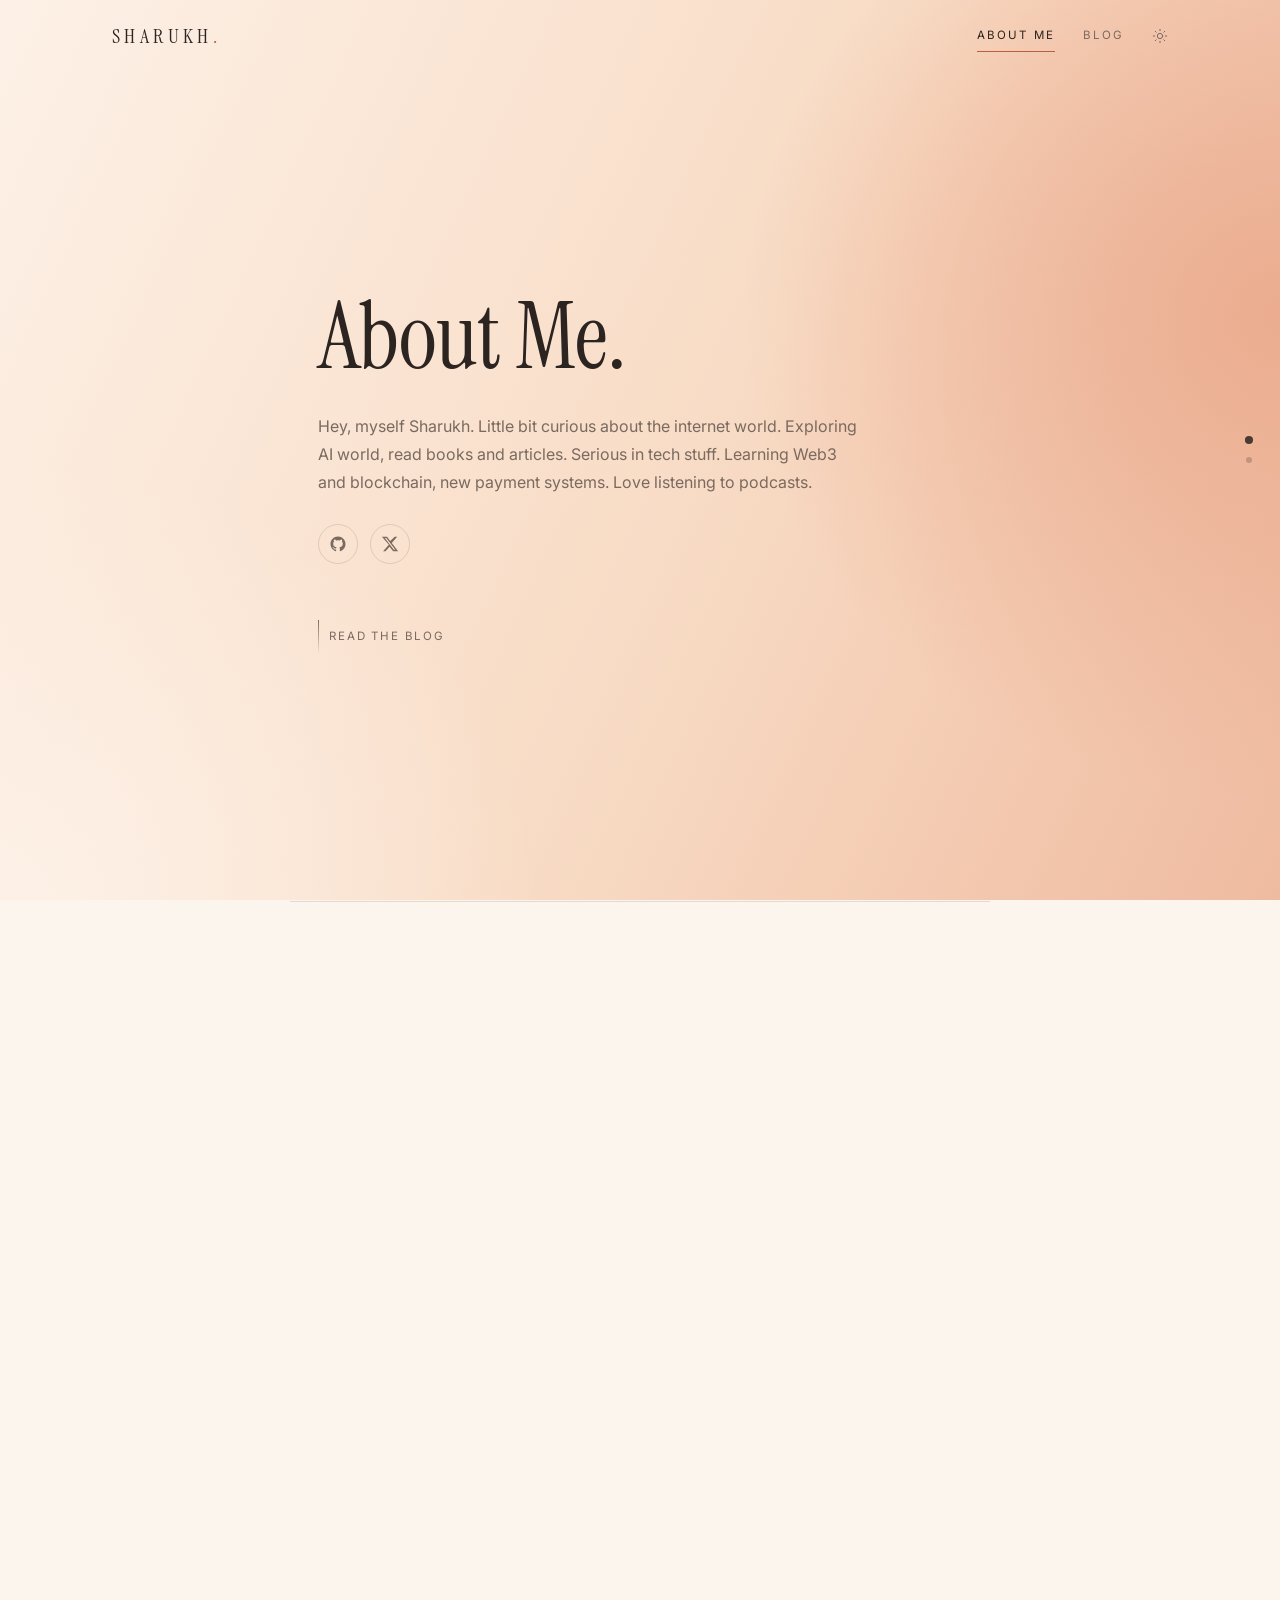
==== index.html @ a4be01c5 "Add a blog editor for title, date, and summary. Posts can be added, edited, and removed from Latest " ====
<!DOCTYPE html>
<!--
==============================================================================
  PERSONAL WEBSITE (v3, editorial) for Sharukh
  One self-contained file. Just open index.html in a browser. No build step.
------------------------------------------------------------------------------
  HOW TO EDIT
  1. NAME        The site is set up for Sharukh. Search for "Sharukh" to
                 change the name. Also update the <title> and meta description.
  2. COLOURS     All colours are CSS variables in :root at the top of <style>.
                 --accent is the single warm accent. --wash-1 / --wash-2 /
                 --wash-3 make the peach-to-cream background. Dark-mode
                 colours are in the [data-theme="dark"] block right below.
  3. FONTS       Instrument Serif (headings) + Inter (text) come from Google
                 Fonts. Change the <link> and the --serif / --sans variables.
  4. MENU        Header links live in the <nav id="menu">. Each link points to
                 a section id (#articles, #about, ...). The side dots are built
                 automatically from every <section data-dot="Label">.
  5. SECTIONS    Each part is a <section id="..."> marked with an EDIT comment.
                 Delete a section to remove it, and remove its menu link.
  6. BLOG        Open the site, go to Latest Blog, and press "Add a post".
                 Fill in the title, the date, and one line. It is saved in
                 this browser. Sample posts are the SAMPLE list in the script.
  7. EMAIL       Change data-email on the copy button and the mailto: links.
  8. SOCIALS     Replace "your-username" in the Contact section links.
  9. SHOP        Edit product names, descriptions and INR prices in "shop".
  Every editable spot is marked with an "EDIT" comment.
==============================================================================
-->
<html lang="en">
<head>
<meta charset="UTF-8" />
<meta name="viewport" content="width=device-width, initial-scale=1" />
<!-- EDIT: page title + description -->
<title>Sharukh · About Me</title>
<meta name="description" content="Hey, myself Sharukh. Little bit curious about the internet world. Exploring AI, reading books and articles, and learning Web3 and blockchain." />
<link rel="preconnect" href="https://fonts.googleapis.com" />
<link rel="preconnect" href="https://fonts.gstatic.com" crossorigin />
<link href="https://fonts.googleapis.com/css2?family=Instrument+Serif:ital@0;1&family=Inter:wght@300;400;500&display=swap" rel="stylesheet" />
<script>
  /* Apply saved theme before first paint (no flash) */
  (function(){try{var t=localStorage.getItem('theme');if(!t){t=matchMedia('(prefers-color-scheme: dark)').matches?'dark':'light'}document.documentElement.setAttribute('data-theme',t)}catch(e){document.documentElement.setAttribute('data-theme','light')}document.documentElement.classList.add('intro-lock')})();
</script>
<style>
/* ===== EDIT: COLOURS & TYPE ===== */
:root{
  --accent:#b8603e;              /* warm terracotta accent */
  --wash-1:#fdf1e6;              /* cream */
  --wash-2:#f8d9c0;              /* soft peach */
  --wash-3:#e9a585;              /* deeper peach (right edge glow) */
  --bg:#fcf5ee;                  /* base under the wash */
  --text:#2b2420;                /* warm near-black */
  --muted:#7a6a60;
  --faint:#a8968a;
  --line:rgba(80,50,30,.14);
  --header:rgba(252,243,234,.72);
  --menu-bg:#fcf1e6;  /* mobile menu panel */
  --serif:'Instrument Serif',Georgia,'Times New Roman',serif;
  --sans:'Inter',system-ui,-apple-system,'Segoe UI',Roboto,sans-serif;
  --col:700px;
}
[data-theme="dark"]{
  --accent:#e59a75;
  --wash-1:#17110e;
  --wash-2:#2a1a12;
  --wash-3:#4a2a1c;
  --bg:#15100d;
  --text:#f1e6dc;
  --muted:#b29e90;
  --faint:#7e6c60;
  --line:rgba(255,220,195,.11);
  --header:rgba(22,16,13,.7);
  --menu-bg:#18110d;
}

/* ===== BASE ===== */
*,*::before,*::after{box-sizing:border-box}
html{scroll-behavior:smooth;scroll-padding-top:84px;-webkit-text-size-adjust:100%}
body{margin:0;background:var(--bg);color:var(--text);font-family:var(--sans);font-weight:400;font-size:16px;line-height:1.7;-webkit-font-smoothing:antialiased;transition:background-color .4s,color .4s}
/* Warm gradient wash (fixed behind everything) */
body::before{content:"";position:fixed;inset:0;z-index:-1;pointer-events:none;
  background:
    radial-gradient(70% 90% at 100% 35%,var(--wash-3) 0%,transparent 60%),
    radial-gradient(60% 70% at 0% 100%,var(--wash-1) 0%,transparent 70%),
    linear-gradient(115deg,var(--wash-1) 0%,var(--wash-2) 55%,var(--wash-3) 120%);
  opacity:.9;transition:opacity .4s}
a{color:inherit;text-decoration:none}
::selection{background:var(--accent);color:#fff}
:focus-visible{outline:1.5px solid var(--accent);outline-offset:4px;border-radius:2px}
.skip{position:absolute;left:-9999px;top:12px;background:var(--text);color:var(--bg);padding:6px 12px;font-size:14px;z-index:30}
.skip:focus{left:12px}
.wrap{max-width:var(--col);margin:0 auto;padding:0 28px}
.link{border-bottom:1px solid var(--line);transition:border-color .2s,color .2s}
.link:hover{color:var(--accent);border-color:var(--accent)}

/* ===== MENU BAR ===== */
header{position:sticky;top:0;z-index:20;transition:background-color .35s,border-color .35s,backdrop-filter .35s;border-bottom:1px solid transparent}
header.scrolled{background:var(--header);backdrop-filter:blur(14px) saturate(140%);-webkit-backdrop-filter:blur(14px) saturate(140%);border-bottom-color:var(--line)}
.bar{max-width:1120px;margin:0 auto;padding:0 32px;display:flex;align-items:center;justify-content:space-between;height:72px}
.brand{font-family:var(--serif);font-size:20px;letter-spacing:.22em;text-transform:uppercase;line-height:1}
.brand span{color:var(--accent)}
.nav-right{display:flex;align-items:center;gap:28px}
#menu{display:flex;gap:28px}
#menu a{font-size:11.5px;letter-spacing:.18em;text-transform:uppercase;color:var(--muted);position:relative;padding:4px 0;transition:color .25s}
#menu a::after{content:"";position:absolute;left:0;right:0;bottom:-2px;height:1px;background:var(--accent);transform:scaleX(0);transform-origin:left;transition:transform .35s ease}
#menu a:hover{color:var(--text)}
#menu a:hover::after,#menu a[aria-current="true"]::after{transform:scaleX(1)}
#menu a[aria-current="true"]{color:var(--text)}
.icon-btn{background:none;border:0;padding:6px;margin:-6px;color:var(--muted);cursor:pointer;display:grid;place-items:center;transition:color .2s}
.icon-btn:hover{color:var(--text)}
.icon-btn svg{width:16px;height:16px}
[data-theme="dark"] .sun,[data-theme="light"] .moon{display:none}
#menuBtn{display:none}

/* Side section dots */
.dots{position:fixed;right:28px;top:50%;transform:translateY(-50%);z-index:15;list-style:none;margin:0;padding:0;display:flex;flex-direction:column;gap:14px}
.dots a{display:block;width:6px;height:6px;border-radius:50%;background:var(--text);opacity:.22;position:relative;transition:opacity .3s,transform .3s}
.dots a:hover{opacity:.6}
.dots a[aria-current="true"]{opacity:.85;transform:scale(1.35)}
.dots a span{position:absolute;right:16px;top:50%;transform:translate(6px,-50%);white-space:nowrap;font-size:11px;letter-spacing:.14em;text-transform:uppercase;color:var(--muted);opacity:0;pointer-events:none;transition:opacity .25s,transform .25s}
.dots a:hover span,.dots a:focus-visible span{opacity:1;transform:translate(0,-50%)}

/* Scroll progress (thin line under header) */
.progress{position:fixed;top:0;left:0;height:2px;width:100%;background:var(--accent);transform-origin:left;transform:scaleX(0);z-index:25;opacity:.75}

/* ===== SECTIONS ===== */
main{padding-bottom:88px}
section{padding:72px 0}
section + section .wrap{border-top:1px solid var(--line);padding-top:72px}
section + section{padding-top:0}
h1,h2,h3{font-family:var(--serif);font-weight:400;letter-spacing:-.01em;margin:0}
.label{font-size:11.5px;color:var(--muted);letter-spacing:.16em;text-transform:uppercase;margin:0 0 22px}
h2{font-size:clamp(34px,5vw,46px);line-height:1.06;margin-bottom:26px}
p{margin:0 0 16px}
p:last-child{margin-bottom:0}
.muted{color:var(--muted)}

/* Hero */
.hero{min-height:calc(100vh - 72px);display:flex;align-items:center;padding:60px 0 80px}
.hero .wrap{width:100%}
.hero h1{font-size:clamp(52px,9vw,92px);line-height:.98;margin:0}
.hero h1 em{color:var(--accent)}
.hero .sub{margin:30px 0 0;max-width:540px;color:var(--muted);font-size:16px;line-height:1.75}

/* Hero social logos (icon only) */
.hero-social{display:flex;align-items:center;gap:12px;margin:28px 0 0;padding:0;list-style:none}
.hero-social a{display:grid;place-items:center;width:40px;height:40px;border-radius:50%;color:var(--muted);border:1px solid var(--line);transition:color .25s,border-color .25s,transform .25s,background .25s}
.hero-social a:hover{color:var(--accent);border-color:var(--accent);transform:translateY(-2px)}
.hero-social svg{width:18px;height:18px;display:block}

.scroll-cue{display:inline-flex;align-items:center;gap:10px;margin-top:56px;font-size:11.5px;letter-spacing:.16em;text-transform:uppercase;color:var(--muted)}
.scroll-cue i{display:block;width:1px;height:34px;background:linear-gradient(var(--muted),transparent);animation:cue 2.4s ease-in-out infinite;transform-origin:top}
@keyframes cue{0%{transform:scaleY(0)}50%{transform:scaleY(1)}100%{transform:scaleY(1);opacity:0}}

/* Articles (editorial list) */
.articles{list-style:none;margin:0;padding:0}
.articles li + li{border-top:1px solid var(--line)}
.post{display:block;padding:20px 0 18px;transition:padding-left .4s ease}
.post h3{font-size:clamp(22px,3vw,26px);line-height:1.2;transition:color .25s}
.post time{display:block;font-size:12px;color:var(--faint);margin-top:4px;letter-spacing:.02em}
.post p{margin:8px 0 0;font-size:14.5px;color:var(--muted);max-width:520px}
.post:hover{padding-left:10px}
.post:hover h3{color:var(--accent)}
.more{display:inline-block;margin-top:26px;font-size:11.5px;letter-spacing:.16em;text-transform:uppercase}

/* Blog editor */
.blog-head{display:flex;align-items:flex-end;justify-content:space-between;gap:16px 24px;margin-bottom:8px}
.blog-head h2{margin-bottom:0}
.text-btn{background:none;border:0;padding:0;font:inherit;font-size:11.5px;letter-spacing:.16em;text-transform:uppercase;color:var(--muted);cursor:pointer;border-bottom:1px solid var(--line);transition:border-color .2s,color .2s}
.text-btn:hover{color:var(--accent);border-color:var(--accent)}
.composer{margin:22px 0 6px}
.composer[hidden]{display:none}
.composer-grid{display:grid;grid-template-columns:1fr 190px;gap:16px 22px}
.field{display:flex;flex-direction:column;gap:6px;min-width:0}
.field.wide{grid-column:1/-1}
.field span{font-size:11px;letter-spacing:.14em;text-transform:uppercase;color:var(--muted)}
.field input{font:inherit;font-size:16px;color:var(--text);background:transparent;border:0;border-bottom:1px solid var(--line);border-radius:0;padding:8px 0;width:100%;color-scheme:light}
[data-theme="dark"] .field input{color-scheme:dark}
.field input::placeholder{color:var(--faint)}
.field input[aria-invalid="true"]{border-bottom-color:var(--accent)}
.composer-actions{display:flex;flex-wrap:wrap;align-items:center;gap:12px 18px;margin-top:18px}
.composer-actions .text-btn[hidden]{display:none}
.composer-note{flex-basis:100%;margin:2px 0 0;font-size:12.5px;color:var(--faint)}
.pill{background:var(--text);color:var(--bg);border:0;border-radius:999px;padding:8px 16px;font:inherit;font-size:13px;cursor:pointer;transition:transform .2s,opacity .2s}
.pill:hover{transform:translateY(-1px)}
.pill:active{transform:none}
.post-actions{display:flex;gap:16px;margin:-6px 0 16px}
.post-actions button{background:none;border:0;padding:0;font:inherit;font-size:11px;letter-spacing:.14em;text-transform:uppercase;color:var(--faint);cursor:pointer}
.post-actions button:hover{color:var(--accent)}
li.is-editing .post h3{color:var(--accent)}
.empty{margin:8px 0 0;color:var(--muted)}
.empty[hidden]{display:none}

/* About me */
.about{display:grid;grid-template-columns:150px 1fr;gap:36px;align-items:start}
.portrait{aspect-ratio:3/4;border-radius:2px;background:linear-gradient(160deg,var(--wash-2),var(--wash-3));border:1px solid var(--line);display:grid;place-items:end center;padding-bottom:10px;font-size:10.5px;letter-spacing:.14em;text-transform:uppercase;color:var(--text);opacity:.85}
.about .lead{font-family:var(--serif);font-size:24px;line-height:1.35;margin-bottom:18px}

/* Selected work */
.list{list-style:none;margin:0;padding:0}
.list li + li{border-top:1px solid var(--line)}
.row{display:grid;grid-template-columns:1fr auto;gap:2px 24px;padding:18px 0}
.row .t{font-weight:500}
.row .d{grid-column:1;color:var(--muted);font-size:14.5px}
.row .y{grid-row:1;grid-column:2;color:var(--faint);font-size:13px;font-variant-numeric:tabular-nums}
.row .arrow{display:inline-block;margin-left:6px;opacity:0;transform:translate(-4px,2px);transition:opacity .25s,transform .25s;color:var(--accent)}
a.row:hover .t{color:var(--accent)}
a.row:hover .arrow{opacity:1;transform:none}
@media (hover:hover){.list a.row{transition:opacity .25s}.list:hover a.row{opacity:.45}.list a.row:hover{opacity:1}}

/* Shop */
.shop{display:grid;grid-template-columns:repeat(3,1fr);gap:26px}
.item{display:flex;flex-direction:column}
.thumb{aspect-ratio:4/5;background:color-mix(in srgb,var(--wash-1) 55%,transparent);border:1px solid var(--line);display:grid;place-items:center;margin-bottom:14px;overflow:hidden}
.thumb svg{width:44%;color:var(--muted);transition:transform .6s cubic-bezier(.2,.7,.2,1),color .3s}
.item:hover .thumb svg{transform:scale(1.07);color:var(--accent)}
.item h3{font-family:var(--sans);font-size:15px;font-weight:500;margin:0}
.item p{font-size:13.5px;color:var(--muted);margin:2px 0 10px}
.item .foot{margin-top:auto;display:flex;justify-content:space-between;align-items:baseline;font-size:14px}
.price{font-variant-numeric:tabular-nums}
.item a{color:var(--muted);transition:color .2s}
.item a:hover{color:var(--accent)}
.note{font-size:13px;color:var(--muted);margin-top:26px}

/* Now */
.now{font-family:var(--serif);font-size:24px;line-height:1.4}
.now small{display:block;font-family:var(--sans);font-size:12.5px;color:var(--faint);margin-top:10px}

/* Contact */
.contact-line{font-family:var(--serif);font-size:clamp(32px,5vw,44px);line-height:1.1;margin:0 0 26px}
.copy{background:none;border:0;padding:0;font:inherit;color:inherit;cursor:pointer;border-bottom:1px solid var(--line);transition:border-color .2s,color .2s}
.copy:hover{color:var(--accent);border-color:var(--accent)}
.socials{display:flex;flex-wrap:wrap;gap:8px 26px;margin:22px 0 0;padding:0;list-style:none;font-size:14.5px}
.socials a{color:var(--muted);transition:color .2s}
.socials a:hover{color:var(--text)}
.socials a::after{content:" ↗";color:var(--faint);font-size:12px}

/* Footer */
footer .wrap{display:flex;justify-content:space-between;gap:16px;flex-wrap:wrap;padding-top:28px;padding-bottom:48px;border-top:1px solid var(--line);font-size:12.5px;color:var(--faint)}

/* Toast */
.toast{position:fixed;left:50%;bottom:32px;transform:translate(-50%,12px);opacity:0;pointer-events:none;background:var(--text);color:var(--bg);font-size:13px;padding:8px 16px;border-radius:999px;transition:opacity .25s,transform .25s;z-index:40}
.toast.show{opacity:1;transform:translate(-50%,0)}

/* ===== SMOOTH SCROLL ANIMATION: fade-and-rise ===== */
.rise{opacity:0;transform:translateY(26px);transition:opacity 1s cubic-bezier(.2,.65,.25,1),transform 1s cubic-bezier(.2,.65,.25,1);transition-delay:var(--d,0ms)}
.rise.in{opacity:1;transform:none}

/* ===== RESPONSIVE ===== */
@media (max-width:900px){.dots{display:none}}
@media (max-width:760px){
  .bar{padding:0 22px;height:64px}
  html{scroll-padding-top:72px}
  #menuBtn{display:grid}
  #menu{position:absolute;top:64px;left:0;right:0;flex-direction:column;gap:0;padding:8px 22px 18px;background:var(--menu-bg);box-shadow:0 18px 30px -20px rgba(60,30,10,.35);border-bottom:1px solid var(--line);
    opacity:0;transform:translateY(-8px);pointer-events:none;visibility:hidden;transition:opacity .3s,transform .3s,visibility .3s}
  #menu.open{opacity:1;transform:none;pointer-events:auto;visibility:visible}
  #menu a{padding:14px 0;font-size:12px;border-bottom:1px solid var(--line)}
  #menu a:last-child{border-bottom:0}
  #menu a::after{display:none}
  #menu a[aria-current="true"]{color:var(--accent)}
  header.menu-open{background:var(--menu-bg);backdrop-filter:none;-webkit-backdrop-filter:none}
}
@media (max-width:640px){
  .wrap{padding:0 22px}
  section{padding:56px 0}
  section + section .wrap{padding-top:56px}
  .hero{min-height:auto;padding:72px 0 64px}
  .about{grid-template-columns:1fr;gap:24px}
  .portrait{width:120px}
  .blog-head{flex-direction:column;align-items:flex-start;gap:12px}
  .composer-grid{grid-template-columns:1fr}
  .shop{grid-template-columns:1fr;gap:0}
  .item{display:grid;grid-template-columns:84px 1fr;gap:2px 18px;padding:18px 0}
  .item + .item{border-top:1px solid var(--line)}
  .thumb{grid-row:span 3;margin:0;aspect-ratio:1}
  .item p{margin-bottom:6px}
}

/* ===== INTRO (Welcome, then fade into the page) ===== */
html.intro-lock,html.intro-lock body{overflow:hidden;height:100%}
.intro{position:fixed;inset:0;z-index:9999;display:flex;flex-direction:column;align-items:center;justify-content:center;background:var(--bg);color:var(--text);user-select:none}
.intro::before{content:"";position:absolute;inset:0;pointer-events:none;background:
    radial-gradient(70% 90% at 100% 35%,var(--wash-3) 0%,transparent 60%),
    radial-gradient(60% 70% at 0% 100%,var(--wash-1) 0%,transparent 70%),
    linear-gradient(115deg,var(--wash-1) 0%,var(--wash-2) 55%,var(--wash-3) 120%);
  opacity:.9}
.intro-inner{position:relative;z-index:1;display:flex;flex-direction:column;align-items:center;text-align:center;padding:0 24px}
.intro-word{font-family:var(--serif);font-weight:400;font-size:clamp(3rem,12vw,7.2rem);letter-spacing:-.03em;line-height:.95;display:flex;flex-wrap:wrap;justify-content:center;min-height:1.1em}
.intro-word span{display:inline-block;opacity:0;transform:translateY(36px) scale(.82);will-change:opacity,transform}
.intro-bar{width:min(220px,56vw);height:2px;margin-top:52px;background:var(--line);border-radius:99px;overflow:hidden}
.intro-fill{display:block;height:100%;width:0;border-radius:99px;background:linear-gradient(90deg,var(--accent),#e59a75,#f1c7b0);animation:introFill .6s cubic-bezier(.25,.1,.25,1) forwards}
@keyframes introFill{from{width:0}to{width:100%}}
.intro-pct{margin-top:12px;font-size:13px;letter-spacing:.04em;color:var(--muted);font-variant-numeric:tabular-nums}
.intro-pct em{font-style:normal;color:var(--text)}
.intro.exit{opacity:0;filter:blur(8px);transform:scale(1.015);transition:opacity .5s ease,filter .5s ease,transform .5s ease;pointer-events:none}
@media (prefers-reduced-motion:reduce){
  .intro,.intro *{animation:none!important;transition:none!important}
}

@media (prefers-reduced-motion:reduce){
  html{scroll-behavior:auto}
  .rise{opacity:1;transform:none;transition:none}
  .scroll-cue i{animation:none}
  *{transition-duration:.01ms!important}
}
</style>
</head>
<body>

<!-- ===== INTRO: Welcome ===== -->
<div class="intro" id="intro" role="status" aria-live="polite" aria-label="Welcome">
  <div class="intro-inner">
    <div class="intro-word" id="introWord" aria-hidden="true"></div>
    <div class="intro-bar" aria-hidden="true"><span class="intro-fill"></span></div>
    <div class="intro-pct" aria-hidden="true"><em id="introPct">0</em>%</div>
  </div>
</div>

<a class="skip" href="#main">Skip to content</a>
<div class="progress" id="progress" aria-hidden="true"></div>

<!-- ===== MENU BAR ===== -->
<header id="header">
  <div class="bar">
    <!-- EDIT: brand name -->
    <a href="#top" class="brand" aria-label="Sharukh, back to top">Sharukh<span>.</span></a>
    <div class="nav-right">
      <nav id="menu" aria-label="Primary">
        <a href="#top">About Me</a>
        <a href="#articles">Blog</a>
      </nav>
      <button class="icon-btn" id="theme" type="button" aria-label="Switch to dark mode">
        <svg class="sun" viewBox="0 0 24 24" fill="none" stroke="currentColor" stroke-width="1.5" stroke-linecap="round" aria-hidden="true"><circle cx="12" cy="12" r="4"/><path d="M12 2v2M12 20v2M4.9 4.9l1.4 1.4M17.7 17.7l1.4 1.4M2 12h2M20 12h2M4.9 19.1l1.4-1.4M17.7 6.3l1.4-1.4"/></svg>
        <svg class="moon" viewBox="0 0 24 24" fill="none" stroke="currentColor" stroke-width="1.5" stroke-linecap="round" aria-hidden="true"><path d="M21 12.8A9 9 0 1 1 11.2 3a7 7 0 0 0 9.8 9.8z"/></svg>
      </button>
      <button class="icon-btn" id="menuBtn" type="button" aria-label="Open menu" aria-expanded="false" aria-controls="menu">
        <svg viewBox="0 0 24 24" fill="none" stroke="currentColor" stroke-width="1.5" stroke-linecap="round" aria-hidden="true"><path d="M4 8h16M4 16h16"/></svg>
      </button>
    </div>
  </div>
</header>

<!-- Side dots: generated by JS from sections with data-dot -->
<ol class="dots" id="dots" aria-label="Sections"></ol>

<main id="main">
  <!-- ===== EDIT: HERO ===== -->
  <section class="hero" id="top" data-dot="About Me">
    <div class="wrap">
      <h1 class="rise">About Me.</h1>
      <p class="sub rise" style="--d:240ms">Hey, myself Sharukh. Little bit curious about the internet world. Exploring AI world, read books and articles. Serious in tech stuff. Learning Web3 and blockchain, new payment systems. Love listening to podcasts.</p>
      <ul class="hero-social rise" style="--d:300ms">
        <!-- EDIT: replace your-username with your GitHub and Twitter / X handles -->
        <li><a href="https://github.com/your-username" target="_blank" rel="noopener noreferrer" aria-label="GitHub">
          <svg viewBox="0 0 24 24" fill="currentColor" aria-hidden="true"><path d="M12 2C6.477 2 2 6.484 2 12.017c0 4.425 2.865 8.18 6.839 9.504.5.092.682-.217.682-.483 0-.237-.008-.868-.013-1.703-2.782.605-3.369-1.343-3.369-1.343-.454-1.158-1.11-1.466-1.11-1.466-.908-.62.069-.608.069-.608 1.003.07 1.531 1.032 1.531 1.032.892 1.53 2.341 1.088 2.91.832.092-.647.35-1.088.636-1.338-2.22-.253-4.555-1.113-4.555-4.951 0-1.093.39-1.988 1.029-2.688-.103-.253-.446-1.272.098-2.65 0 0 .84-.27 2.75 1.026A9.564 9.564 0 0112 6.844c.85.004 1.705.115 2.504.337 1.909-1.296 2.747-1.027 2.747-1.027.546 1.379.202 2.398.1 2.651.64.7 1.028 1.595 1.028 2.688 0 3.848-2.339 4.695-4.566 4.943.359.309.678.92.678 1.855 0 1.338-.012 2.419-.012 2.747 0 .268.18.58.688.482A10.019 10.019 0 0022 12.017C22 6.484 17.522 2 12 2z"/></svg>
        </a></li>
        <li><a href="https://x.com/your-username" target="_blank" rel="noopener noreferrer" aria-label="Twitter">
          <svg viewBox="0 0 24 24" fill="currentColor" aria-hidden="true"><path d="M18.244 2.25h3.308l-7.227 8.26 8.502 11.24H16.17l-4.714-6.231-5.401 6.231H2.74l7.727-8.835L1.254 2.25H8.08l4.253 5.622L18.244 2.25zm-1.161 17.52h1.833L7.084 4.126H5.117z"/></svg>
        </a></li>
      </ul>
      <a href="#articles" class="scroll-cue rise" style="--d:420ms"><i aria-hidden="true"></i>Read The Blog</a>
    </div>
  </section>

  <!-- ===== BLOG: the list is drawn by the script. Use "Add a post" on the page. ===== -->
  <section id="articles" data-dot="Blog">
    <div class="wrap">
      <div class="blog-head rise">
        <h2>Latest Blog</h2>
        <button type="button" class="text-btn" id="composerToggle" aria-expanded="false" aria-controls="composer">Add a post</button>
      </div>
      <form class="composer" id="composer" hidden>
        <div class="composer-grid">
          <label class="field"><span>Title</span>
            <input id="postTitle" name="title" type="text" required maxlength="140" placeholder="Post title" autocomplete="off" />
          </label>
          <label class="field"><span>Date</span>
            <input id="postDate" name="date" type="date" required />
          </label>
          <label class="field wide"><span>One line</span>
            <input id="postSummary" name="summary" type="text" maxlength="240" placeholder="One sentence about the post" autocomplete="off" />
          </label>
          <label class="field wide"><span>Link</span>
            <input id="postLink" name="href" type="text" inputmode="url" placeholder="https://… (optional)" autocomplete="off" spellcheck="false" />
          </label>
        </div>
        <div class="composer-actions">
          <button class="pill" id="postSubmit" type="submit">Add post</button>
          <button class="text-btn" id="postCancel" type="button" hidden>Cancel</button>
          <button class="text-btn" id="postRestore" type="button">Restore sample posts</button>
          <p class="composer-note">Saved in this browser, on this device.</p>
        </div>
      </form>
      <p class="empty" id="postEmpty" hidden>No posts yet. Add a title and a date to start.</p>
      <ul class="articles" id="postList" aria-label="Blog posts"></ul>
      <p class="more rise"><a href="#articles" class="link">See all</a></p>
    </div>
  </section>

</main>


<div class="toast" id="toast" role="status" aria-live="polite"></div>

<script>
(function(){
  'use strict';
  var root=document.documentElement;
  var reduce=matchMedia('(prefers-reduced-motion: reduce)').matches;
  function save(k,v){try{localStorage.setItem(k,v)}catch(e){}}


  /* Intro: "Welcome" letter-by-letter, then reveal the page */
  var intro=document.getElementById('intro');
  var introWord=document.getElementById('introWord');
  var introPct=document.getElementById('introPct');
function spell(el,text,instant){
    el.textContent='';
    text.split('').forEach(function(ch,i){
      var s=document.createElement('span');
      s.textContent=ch===' '?'\u00a0':ch;
      if(instant){
        s.style.opacity='1';
        s.style.transform='none';
      } else {
        s.style.opacity='0';
        s.style.transform='translateY(36px) scale(.82)';
        setTimeout(function(){
          s.style.transition='opacity .4s cubic-bezier(.16,1,.3,1),transform .4s cubic-bezier(.16,1,.3,1)';
          s.style.opacity='1';
          s.style.transform='translateY(0) scale(1)';
        },20+i*32);
      }
      el.appendChild(s);
    });
  }
function setProgress(p){
    var fill=document.querySelector('.intro-fill');
    if(fill){fill.style.animation='none';fill.style.width=(p*100)+'%';}
    if(introPct)introPct.textContent=String(Math.round(p*100));
  }
  if(intro){
    if(reduce){intro.remove();root.classList.remove('intro-lock');}
    else{
      document.body.style.overflow='hidden';
      spell(introWord,'Welcome');
      intro.setAttribute('aria-label','Welcome');
      var start=performance.now();
      (function tick(now){
        var p=Math.min(1,(now-start)/600);
        setProgress(p);
        if(p<1)requestAnimationFrame(tick);
      })(start);
      setTimeout(function(){intro.classList.add('exit');},700);
      setTimeout(function(){
        intro.remove();
        root.classList.remove('intro-lock');
        document.body.style.overflow='';
      },1200);
    }
  }


  /* Theme toggle (remembered) */
  var themeBtn=document.getElementById('theme');
  function label(){themeBtn.setAttribute('aria-label',root.getAttribute('data-theme')==='dark'?'Switch to light mode':'Switch to dark mode');}
  label();
  themeBtn.addEventListener('click',function(){var n=root.getAttribute('data-theme')==='dark'?'light':'dark';root.setAttribute('data-theme',n);save('theme',n);label();});

  /* Mobile menu */
  var header=document.getElementById('header'),menu=document.getElementById('menu'),menuBtn=document.getElementById('menuBtn');
  function setMenu(open){menu.classList.toggle('open',open);header.classList.toggle('menu-open',open);menuBtn.setAttribute('aria-expanded',String(open));menuBtn.setAttribute('aria-label',open?'Close menu':'Open menu');}
  menuBtn.addEventListener('click',function(){setMenu(!menu.classList.contains('open'));});
  menu.addEventListener('click',function(e){if(e.target.closest('a'))setMenu(false);});
  document.addEventListener('keydown',function(e){if(e.key==='Escape'){setMenu(false);if(editorOpen)closeEditor();}});

  /* Header backdrop + progress line on scroll */
  var progress=document.getElementById('progress'),ticking=false;
  function onScroll(){var y=scrollY,max=document.documentElement.scrollHeight-innerHeight;header.classList.toggle('scrolled',y>12);progress.style.transform='scaleX('+(max>0?Math.min(1,y/max):0)+')';ticking=false;}
  addEventListener('scroll',function(){if(!ticking){ticking=true;requestAnimationFrame(onScroll);}},{passive:true});
  onScroll();

  /* Side dots, built from sections with data-dot */
  var sections=[].slice.call(document.querySelectorAll('main section[data-dot]'));
  var dotsEl=document.getElementById('dots'),dotLinks={};
  sections.forEach(function(s){var li=document.createElement('li'),a=document.createElement('a');a.href='#'+s.id;a.setAttribute('aria-label',s.dataset.dot);a.innerHTML='<span>'+s.dataset.dot+'</span>';li.appendChild(a);dotsEl.appendChild(li);dotLinks[s.id]=a;});

  /* Highlight current section in menu + dots */
  var menuLinks={};menu.querySelectorAll('a').forEach(function(a){menuLinks[a.getAttribute('href').slice(1)]=a;});
  function setCurrent(id){[menuLinks,dotLinks].forEach(function(map){for(var k in map)map[k].removeAttribute('aria-current');if(map[id])map[id].setAttribute('aria-current','true');});}
  if('IntersectionObserver' in window){
    var spy=new IntersectionObserver(function(es){es.forEach(function(x){if(x.isIntersecting)setCurrent(x.target.id);});},{rootMargin:'-45% 0px -50% 0px'});
    sections.forEach(function(s){spy.observe(s);});
  }

  /* Smooth scroll for in-page links (CSS handles it too; this keeps the URL hash tidy and focus accessible) */
  document.addEventListener('click',function(e){
    var a=e.target.closest('a[href^="#"]');if(!a)return;var id=a.getAttribute('href').slice(1);if(!id)return;
    var t=document.getElementById(id);if(!t)return;
    e.preventDefault();
    t.scrollIntoView({behavior:reduce?'auto':'smooth',block:'start'});
    history.replaceState(null,'','#'+id);
    t.setAttribute('tabindex','-1');t.focus({preventScroll:true});
  });

  /* Fade-and-rise as content enters the viewport */
  var io=null;
  function watchRise(el){
    if(reduce||!io){el.classList.add('in');return;}
    var rect=el.getBoundingClientRect();
    if(rect.bottom>0&&rect.top<innerHeight){el.classList.add('in');return;}
    io.observe(el);
  }
  if(!reduce&&('IntersectionObserver' in window)){
    io=new IntersectionObserver(function(es){es.forEach(function(x){if(x.isIntersecting){x.target.classList.add('in');io.unobserve(x.target);}});},{threshold:.12,rootMargin:'0px 0px -6% 0px'});
  }
  document.querySelectorAll('.rise').forEach(watchRise);

  /* Click-to-copy email */
  var toast=document.getElementById('toast'),tt;
  function show(m){toast.textContent=m;toast.classList.add('show');clearTimeout(tt);tt=setTimeout(function(){toast.classList.remove('show');},1800);}
  function legacyCopy(t){var a=document.createElement('textarea');a.value=t;a.setAttribute('readonly','');a.style.position='fixed';a.style.opacity='0';document.body.appendChild(a);a.select();var ok=false;try{ok=document.execCommand('copy');}catch(e){}document.body.removeChild(a);return ok;}
  document.querySelectorAll('.copy').forEach(function(b){b.addEventListener('click',function(){
    var em=b.getAttribute('data-email');
    if(navigator.clipboard&&window.isSecureContext){navigator.clipboard.writeText(em).then(function(){show('Copied!');},function(){show(legacyCopy(em)?'Copied!':em);});}
    else show(legacyCopy(em)?'Copied!':em);
  });});

  var y=document.getElementById('year');if(y)y.textContent=new Date().getFullYear();

  /* Blog: add, edit, and remove posts. Saved in this browser. */
  var SAMPLE=[
    {id:'sample-pause',title:'The Pause Between Clicks',date:'2026-10-20',summary:'Why the best websites leave room to breathe, and how white space builds trust.',href:'',created:4},
    {id:'sample-store',title:'What a Small Store Taught Me',date:'2026-09-02',summary:'Lessons from selling earbuds online, about clarity, care and customers.',href:'',created:3},
    {id:'sample-silence',title:'Designing in Silence',date:'2026-07-15',summary:'On music, focus, and finding the right sound to work to.',href:'',created:2},
    {id:'sample-simple',title:'Returning to Simplicity',date:'2026-05-28',summary:'Why I rebuilt my own website with less, and liked it more.',href:'',created:1}
  ];
  var BLOG_KEY='blog-posts';
  var posts=[];
  var editorOpen=false;
  var editingId='';
  var listEl=document.getElementById('postList');
  var emptyEl=document.getElementById('postEmpty');
  var form=document.getElementById('composer');
  var toggle=document.getElementById('composerToggle');
  var titleInput=document.getElementById('postTitle');
  var dateInput=document.getElementById('postDate');
  var summaryInput=document.getElementById('postSummary');
  var hrefInput=document.getElementById('postLink');
  var submitBtn=document.getElementById('postSubmit');
  var cancelBtn=document.getElementById('postCancel');
  var restoreBtn=document.getElementById('postRestore');

  function uid(){return Date.now().toString(36)+Math.random().toString(36).slice(2,8);}
  function parseISO(iso){
    var m=/^(\d{4})-(\d{2})-(\d{2})$/.exec(iso||'');
    if(!m)return '';
    var y=+m[1],mo=+m[2],d=+m[3];
    var dt=new Date(y,mo-1,d);
    if(dt.getFullYear()!==y||dt.getMonth()!==mo-1||dt.getDate()!==d)return '';
    return m[0];
  }
  function formatDate(iso){
    var p=iso.split('-');
    var dt=new Date(+p[0],+p[1]-1,+p[2]);
    return dt.toLocaleDateString('en-US',{month:'long',day:'numeric',year:'numeric'});
  }
  function todayISO(){
    var d=new Date();
    return d.getFullYear()+'-'+String(d.getMonth()+1).padStart(2,'0')+'-'+String(d.getDate()).padStart(2,'0');
  }
  function safeHref(value){
    var v=String(value||'').trim();
    if(!v)return '';
    if(/^https?:\/\/\S+$/i.test(v))return v;
    if(v.charAt(0)==='/'&&v.charAt(1)!=='/')return v;
    if(/^(?:posts\/)?[a-z0-9][a-z0-9._~/-]*$/i.test(v)&&v.indexOf('..')===-1)return v;
    return null;
  }
  function normalize(item){
    if(!item||typeof item!=='object')return null;
    var title=String(item.title||'').trim().slice(0,140);
    var date=parseISO(String(item.date||''));
    if(!title||!date)return null;
    var href=safeHref(item.href||'');
    if(href===null)href='';
    return {id:String(item.id||uid()),title:title,date:date,summary:String(item.summary||'').trim().slice(0,240),href:href,created:typeof item.created==='number'?item.created:0};
  }
  function sortPosts(){
    posts.sort(function(a,b){if(a.date!==b.date)return a.date<b.date?1:-1;return (b.created||0)-(a.created||0);});
  }
  function loadPosts(){
    try{
      var raw=localStorage.getItem(BLOG_KEY);
      if(raw){
        var parsed=JSON.parse(raw);
        if(Array.isArray(parsed)){
          posts=parsed.map(normalize).filter(Boolean);
          sortPosts();
          return;
        }
      }
    }catch(e){}
    posts=SAMPLE.map(function(p){return normalize(p);});
  }
  function persistPosts(){
    try{localStorage.setItem(BLOG_KEY,JSON.stringify(posts));return true;}catch(e){return false;}
  }
  function renderPosts(){
    listEl.textContent='';
    emptyEl.hidden=posts.length>0;
    posts.forEach(function(post,i){
      var li=document.createElement('li');
      li.className='rise'+(post.id===editingId?' is-editing':'');
      li.style.setProperty('--d',(i*90)+'ms');
      var card=document.createElement(post.href?'a':'div');
      card.className='post';
      if(post.href){
        card.href=post.href;
        if(/^https?:/i.test(post.href)){card.target='_blank';card.rel='noopener noreferrer';}
      }
      var h3=document.createElement('h3');
      h3.textContent=post.title;
      var time=document.createElement('time');
      time.dateTime=post.date;
      time.textContent=formatDate(post.date);
      card.appendChild(h3);
      card.appendChild(time);
      if(post.summary){
        var para=document.createElement('p');
        para.textContent=post.summary;
        card.appendChild(para);
      }
      li.appendChild(card);
      if(editorOpen){
        var actions=document.createElement('div');
        actions.className='post-actions';
        var editBtn=document.createElement('button');
        editBtn.type='button';
        editBtn.textContent='Edit';
        editBtn.addEventListener('click',function(){beginEdit(post.id);});
        var removeBtn=document.createElement('button');
        removeBtn.type='button';
        removeBtn.textContent='Remove';
        removeBtn.addEventListener('click',function(){removePost(post.id);});
        actions.appendChild(editBtn);
        actions.appendChild(removeBtn);
        li.appendChild(actions);
      }
      listEl.appendChild(li);
      watchRise(li);
    });
  }
  function resetForm(){
    editingId='';
    form.reset();
    dateInput.value=todayISO();
    hrefInput.removeAttribute('aria-invalid');
    submitBtn.textContent='Add post';
    cancelBtn.hidden=true;
  }
  function openEditor(){
    editorOpen=true;
    form.hidden=false;
    toggle.setAttribute('aria-expanded','true');
    toggle.textContent='Done';
    if(!editingId)resetForm();
    renderPosts();
    titleInput.focus();
  }
  function closeEditor(){
    editorOpen=false;
    editingId='';
    form.hidden=true;
    toggle.setAttribute('aria-expanded','false');
    toggle.textContent='Add a post';
    resetForm();
    renderPosts();
  }
  function beginEdit(id){
    var post=null;
    posts.forEach(function(p){if(p.id===id)post=p;});
    if(!post)return;
    editorOpen=true;
    editingId=id;
    form.hidden=false;
    toggle.setAttribute('aria-expanded','true');
    toggle.textContent='Done';
    titleInput.value=post.title;
    dateInput.value=post.date;
    summaryInput.value=post.summary;
    hrefInput.value=post.href;
    hrefInput.removeAttribute('aria-invalid');
    submitBtn.textContent='Save changes';
    cancelBtn.hidden=false;
    renderPosts();
    titleInput.focus();
    form.scrollIntoView({behavior:reduce?'auto':'smooth',block:'nearest'});
  }
  function removePost(id){
    posts=posts.filter(function(p){return p.id!==id;});
    if(editingId===id)resetForm();
    if(!persistPosts())show('Could not save in this browser');
    else show('Post removed');
    renderPosts();
  }
  toggle.addEventListener('click',function(){if(editorOpen)closeEditor();else openEditor();});
  cancelBtn.addEventListener('click',function(){resetForm();renderPosts();titleInput.focus();});
  restoreBtn.addEventListener('click',function(){
    if(!confirm('Replace your posts with the sample ones?'))return;
    posts=SAMPLE.map(function(p){return normalize(p);});
    resetForm();
    if(!persistPosts())show('Could not save in this browser');
    else show('Sample posts restored');
    renderPosts();
  });
  form.addEventListener('submit',function(e){
    e.preventDefault();
    if(!form.reportValidity())return;
    var href=safeHref(hrefInput.value);
    if(href===null){
      hrefInput.setAttribute('aria-invalid','true');
      hrefInput.focus();
      show('Use a link like https://…');
      return;
    }
    hrefInput.removeAttribute('aria-invalid');
    var draft={title:titleInput.value,date:dateInput.value,summary:summaryInput.value,href:href};
    if(editingId){
      posts=posts.map(function(p){
        if(p.id!==editingId)return p;
        var next=normalize({id:p.id,title:draft.title,date:draft.date,summary:draft.summary,href:draft.href,created:p.created});
        return next||p;
      });
    }else{
      var created=normalize({id:uid(),title:draft.title,date:draft.date,summary:draft.summary,href:draft.href,created:Date.now()});
      if(created)posts.push(created);
    }
    sortPosts();
    var saved=persistPosts();
    var wasEdit=!!editingId;
    resetForm();
    renderPosts();
    show(saved?(wasEdit?'Post updated':'Post added'):'Could not save in this browser');
    if(saved&&!wasEdit)titleInput.focus();
  });
  loadPosts();
  renderPosts();
})();
</script>
</body>
</html>
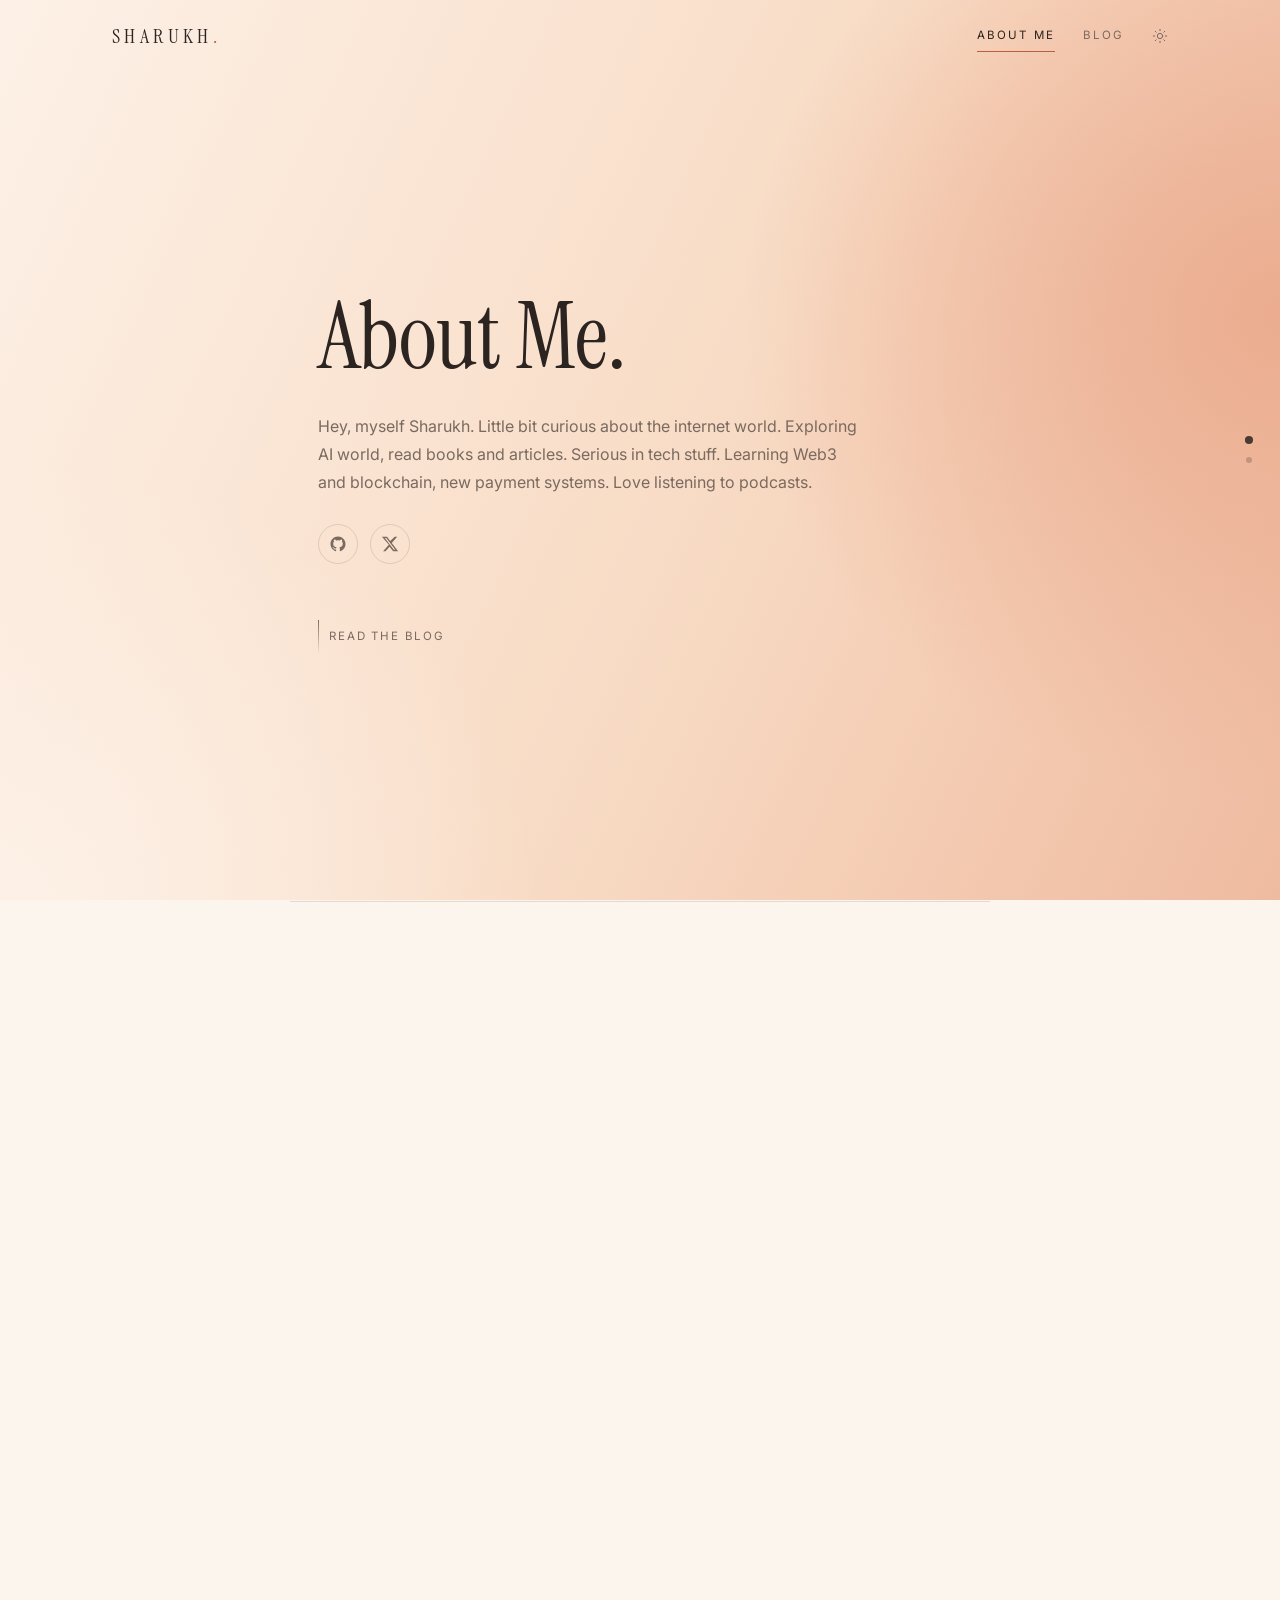
==== commit 4999e6ba: "Show Add a post and Delete without opening the editor first. The add control is a button beside Late" ====
--- a/index.html
+++ b/index.html
@@ -166,6 +166,8 @@
 /* Blog editor */
 .blog-head{display:flex;align-items:flex-end;justify-content:space-between;gap:16px 24px;margin-bottom:8px}
 .blog-head h2{margin-bottom:0}
+.blog-head .pill{flex:none}
+.blog-help{margin:14px 0 4px;font-size:14.5px;color:var(--muted)}
 .text-btn{background:none;border:0;padding:0;font:inherit;font-size:11.5px;letter-spacing:.16em;text-transform:uppercase;color:var(--muted);cursor:pointer;border-bottom:1px solid var(--line);transition:border-color .2s,color .2s}
 .text-btn:hover{color:var(--accent);border-color:var(--accent)}
 .composer{margin:22px 0 6px}
@@ -184,9 +186,9 @@
 .pill{background:var(--text);color:var(--bg);border:0;border-radius:999px;padding:8px 16px;font:inherit;font-size:13px;cursor:pointer;transition:transform .2s,opacity .2s}
 .pill:hover{transform:translateY(-1px)}
 .pill:active{transform:none}
-.post-actions{display:flex;gap:16px;margin:-6px 0 16px}
-.post-actions button{background:none;border:0;padding:0;font:inherit;font-size:11px;letter-spacing:.14em;text-transform:uppercase;color:var(--faint);cursor:pointer}
-.post-actions button:hover{color:var(--accent)}
+.post-actions{display:flex;gap:18px;margin:-4px 0 16px}
+.post-actions button{background:none;border:0;padding:0;font:inherit;font-size:13px;letter-spacing:.08em;text-transform:uppercase;color:var(--muted);cursor:pointer;border-bottom:1px solid var(--line)}
+.post-actions button:hover,.post-actions .delete{color:var(--accent);border-bottom-color:var(--accent)}
 li.is-editing .post h3{color:var(--accent)}
 .empty{margin:8px 0 0;color:var(--muted)}
 .empty[hidden]{display:none}
@@ -368,8 +370,9 @@
     <div class="wrap">
       <div class="blog-head rise">
         <h2>Latest Blog</h2>
-        <button type="button" class="text-btn" id="composerToggle" aria-expanded="false" aria-controls="composer">Add a post</button>
+        <button type="button" class="pill" id="composerToggle" aria-expanded="false" aria-controls="composer">Add a post</button>
       </div>
+      <p class="blog-help rise">Press <b>Add a post</b>. To remove one, press <b>Delete</b> under that post.</p>
       <form class="composer" id="composer" hidden>
         <div class="composer-grid">
           <label class="field"><span>Title</span>
@@ -633,21 +636,20 @@
         card.appendChild(para);
       }
       li.appendChild(card);
-      if(editorOpen){
-        var actions=document.createElement('div');
-        actions.className='post-actions';
-        var editBtn=document.createElement('button');
-        editBtn.type='button';
-        editBtn.textContent='Edit';
-        editBtn.addEventListener('click',function(){beginEdit(post.id);});
-        var removeBtn=document.createElement('button');
-        removeBtn.type='button';
-        removeBtn.textContent='Remove';
-        removeBtn.addEventListener('click',function(){removePost(post.id);});
-        actions.appendChild(editBtn);
-        actions.appendChild(removeBtn);
-        li.appendChild(actions);
-      }
+      var actions=document.createElement('div');
+      actions.className='post-actions';
+      var editBtn=document.createElement('button');
+      editBtn.type='button';
+      editBtn.textContent='Edit';
+      editBtn.addEventListener('click',function(){beginEdit(post.id);});
+      var removeBtn=document.createElement('button');
+      removeBtn.type='button';
+      removeBtn.className='delete';
+      removeBtn.textContent='Delete';
+      removeBtn.addEventListener('click',function(){removePost(post.id);});
+      actions.appendChild(editBtn);
+      actions.appendChild(removeBtn);
+      li.appendChild(actions);
       listEl.appendChild(li);
       watchRise(li);
     });
@@ -664,7 +666,7 @@
     editorOpen=true;
     form.hidden=false;
     toggle.setAttribute('aria-expanded','true');
-    toggle.textContent='Done';
+    toggle.textContent='Close';
     if(!editingId)resetForm();
     renderPosts();
     titleInput.focus();
@@ -686,7 +688,7 @@
     editingId=id;
     form.hidden=false;
     toggle.setAttribute('aria-expanded','true');
-    toggle.textContent='Done';
+    toggle.textContent='Close';
     titleInput.value=post.title;
     dateInput.value=post.date;
     summaryInput.value=post.summary;
@@ -699,10 +701,14 @@
     form.scrollIntoView({behavior:reduce?'auto':'smooth',block:'nearest'});
   }
   function removePost(id){
+    var post=null;
+    posts.forEach(function(p){if(p.id===id)post=p;});
+    if(!post)return;
+    if(!confirm('Delete "'+post.title+'"?'))return;
     posts=posts.filter(function(p){return p.id!==id;});
     if(editingId===id)resetForm();
     if(!persistPosts())show('Could not save in this browser');
-    else show('Post removed');
+    else show('Post deleted');
     renderPosts();
   }
   toggle.addEventListener('click',function(){if(editorOpen)closeEditor();else openEditor();});
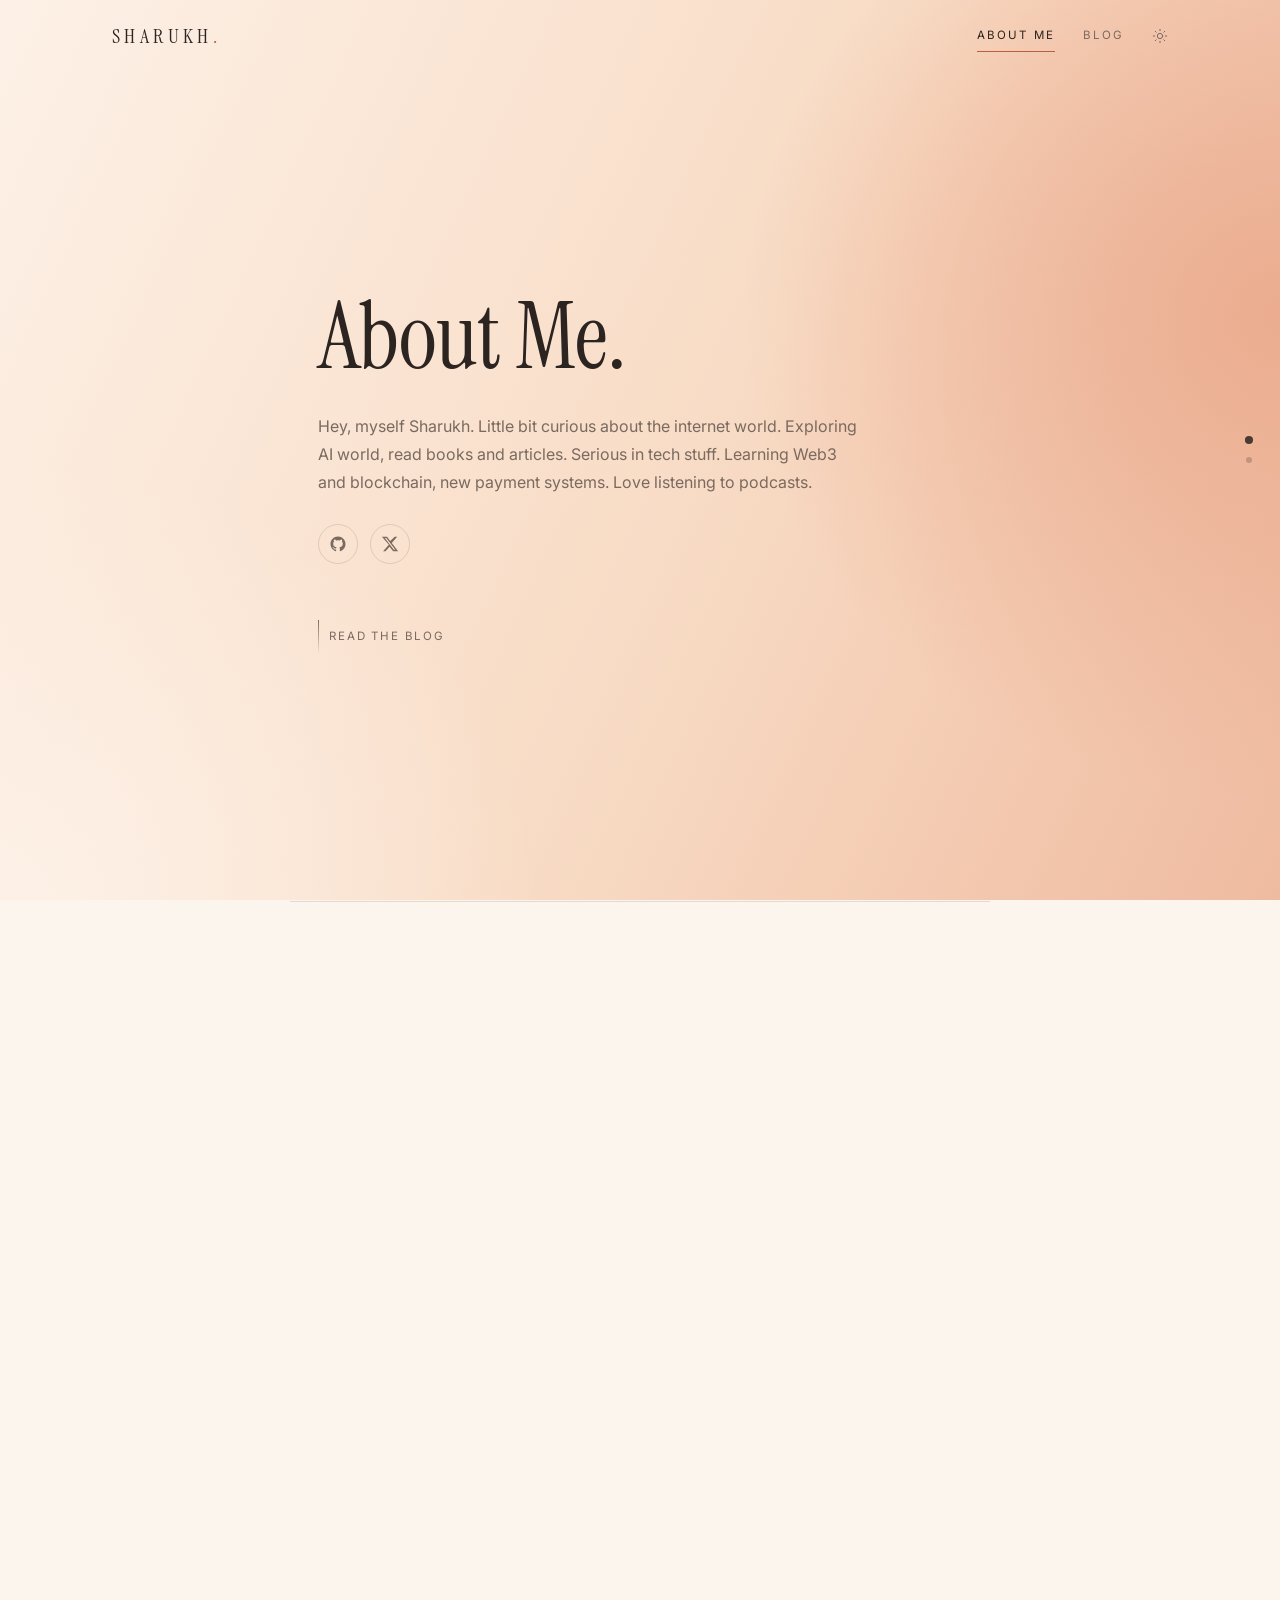
==== commit d2d8b8b6: "Remove the blog editor from the website. Visitors only see each post's title, date, and summary. Cha" ====
--- a/index.html
+++ b/index.html
@@ -18,9 +18,8 @@
                  automatically from every <section data-dot="Label">.
   5. SECTIONS    Each part is a <section id="..."> marked with an EDIT comment.
                  Delete a section to remove it, and remove its menu link.
-  6. BLOG        Open the site, go to Latest Blog, and press "Add a post".
-                 Fill in the title, the date, and one line. It is saved in
-                 this browser. Sample posts are the SAMPLE list in the script.
+  6. BLOG        Latest Blog reads posts.json. Change a title, date, or
+                 summary there on GitHub. The page has no editor.
   7. EMAIL       Change data-email on the copy button and the mailto: links.
   8. SOCIALS     Replace "your-username" in the Contact section links.
   9. SHOP        Edit product names, descriptions and INR prices in "shop".
@@ -163,33 +162,6 @@
 .post:hover h3{color:var(--accent)}
 .more{display:inline-block;margin-top:26px;font-size:11.5px;letter-spacing:.16em;text-transform:uppercase}
 
-/* Blog editor */
-.blog-head{display:flex;align-items:flex-end;justify-content:space-between;gap:16px 24px;margin-bottom:8px}
-.blog-head h2{margin-bottom:0}
-.blog-head .pill{flex:none}
-.blog-help{margin:14px 0 4px;font-size:14.5px;color:var(--muted)}
-.text-btn{background:none;border:0;padding:0;font:inherit;font-size:11.5px;letter-spacing:.16em;text-transform:uppercase;color:var(--muted);cursor:pointer;border-bottom:1px solid var(--line);transition:border-color .2s,color .2s}
-.text-btn:hover{color:var(--accent);border-color:var(--accent)}
-.composer{margin:22px 0 6px}
-.composer[hidden]{display:none}
-.composer-grid{display:grid;grid-template-columns:1fr 190px;gap:16px 22px}
-.field{display:flex;flex-direction:column;gap:6px;min-width:0}
-.field.wide{grid-column:1/-1}
-.field span{font-size:11px;letter-spacing:.14em;text-transform:uppercase;color:var(--muted)}
-.field input{font:inherit;font-size:16px;color:var(--text);background:transparent;border:0;border-bottom:1px solid var(--line);border-radius:0;padding:8px 0;width:100%;color-scheme:light}
-[data-theme="dark"] .field input{color-scheme:dark}
-.field input::placeholder{color:var(--faint)}
-.field input[aria-invalid="true"]{border-bottom-color:var(--accent)}
-.composer-actions{display:flex;flex-wrap:wrap;align-items:center;gap:12px 18px;margin-top:18px}
-.composer-actions .text-btn[hidden]{display:none}
-.composer-note{flex-basis:100%;margin:2px 0 0;font-size:12.5px;color:var(--faint)}
-.pill{background:var(--text);color:var(--bg);border:0;border-radius:999px;padding:8px 16px;font:inherit;font-size:13px;cursor:pointer;transition:transform .2s,opacity .2s}
-.pill:hover{transform:translateY(-1px)}
-.pill:active{transform:none}
-.post-actions{display:flex;gap:18px;margin:-4px 0 16px}
-.post-actions button{background:none;border:0;padding:0;font:inherit;font-size:13px;letter-spacing:.08em;text-transform:uppercase;color:var(--muted);cursor:pointer;border-bottom:1px solid var(--line)}
-.post-actions button:hover,.post-actions .delete{color:var(--accent);border-bottom-color:var(--accent)}
-li.is-editing .post h3{color:var(--accent)}
 .empty{margin:8px 0 0;color:var(--muted)}
 .empty[hidden]{display:none}
 
@@ -270,8 +242,6 @@
   .hero{min-height:auto;padding:72px 0 64px}
   .about{grid-template-columns:1fr;gap:24px}
   .portrait{width:120px}
-  .blog-head{flex-direction:column;align-items:flex-start;gap:12px}
-  .composer-grid{grid-template-columns:1fr}
   .shop{grid-template-columns:1fr;gap:0}
   .item{display:grid;grid-template-columns:84px 1fr;gap:2px 18px;padding:18px 0}
   .item + .item{border-top:1px solid var(--line)}
@@ -365,37 +335,11 @@
     </div>
   </section>
 
-  <!-- ===== BLOG: the list is drawn by the script. Use "Add a post" on the page. ===== -->
+  <!-- ===== BLOG: titles and dates come from posts.json ===== -->
   <section id="articles" data-dot="Blog">
     <div class="wrap">
-      <div class="blog-head rise">
-        <h2>Latest Blog</h2>
-        <button type="button" class="pill" id="composerToggle" aria-expanded="false" aria-controls="composer">Add a post</button>
-      </div>
-      <p class="blog-help rise">Press <b>Add a post</b>. To remove one, press <b>Delete</b> under that post.</p>
-      <form class="composer" id="composer" hidden>
-        <div class="composer-grid">
-          <label class="field"><span>Title</span>
-            <input id="postTitle" name="title" type="text" required maxlength="140" placeholder="Post title" autocomplete="off" />
-          </label>
-          <label class="field"><span>Date</span>
-            <input id="postDate" name="date" type="date" required />
-          </label>
-          <label class="field wide"><span>One line</span>
-            <input id="postSummary" name="summary" type="text" maxlength="240" placeholder="One sentence about the post" autocomplete="off" />
-          </label>
-          <label class="field wide"><span>Link</span>
-            <input id="postLink" name="href" type="text" inputmode="url" placeholder="https://… (optional)" autocomplete="off" spellcheck="false" />
-          </label>
-        </div>
-        <div class="composer-actions">
-          <button class="pill" id="postSubmit" type="submit">Add post</button>
-          <button class="text-btn" id="postCancel" type="button" hidden>Cancel</button>
-          <button class="text-btn" id="postRestore" type="button">Restore sample posts</button>
-          <p class="composer-note">Saved in this browser, on this device.</p>
-        </div>
-      </form>
-      <p class="empty" id="postEmpty" hidden>No posts yet. Add a title and a date to start.</p>
+      <h2 class="rise">Latest Blog</h2>
+      <p class="empty" id="postEmpty" hidden>No posts yet.</p>
       <ul class="articles" id="postList" aria-label="Blog posts"></ul>
       <p class="more rise"><a href="#articles" class="link">See all</a></p>
     </div>
@@ -476,7 +420,7 @@
   function setMenu(open){menu.classList.toggle('open',open);header.classList.toggle('menu-open',open);menuBtn.setAttribute('aria-expanded',String(open));menuBtn.setAttribute('aria-label',open?'Close menu':'Open menu');}
   menuBtn.addEventListener('click',function(){setMenu(!menu.classList.contains('open'));});
   menu.addEventListener('click',function(e){if(e.target.closest('a'))setMenu(false);});
-  document.addEventListener('keydown',function(e){if(e.key==='Escape'){setMenu(false);if(editorOpen)closeEditor();}});
+  document.addEventListener('keydown',function(e){if(e.key==='Escape')setMenu(false);});
 
   /* Header backdrop + progress line on scroll */
   var progress=document.getElementById('progress'),ticking=false;
@@ -532,30 +476,16 @@
 
   var y=document.getElementById('year');if(y)y.textContent=new Date().getFullYear();
 
-  /* Blog: add, edit, and remove posts. Saved in this browser. */
+  /* Blog list. Edit posts.json on GitHub. */
   var SAMPLE=[
-    {id:'sample-pause',title:'The Pause Between Clicks',date:'2026-10-20',summary:'Why the best websites leave room to breathe, and how white space builds trust.',href:'',created:4},
-    {id:'sample-store',title:'What a Small Store Taught Me',date:'2026-09-02',summary:'Lessons from selling earbuds online, about clarity, care and customers.',href:'',created:3},
-    {id:'sample-silence',title:'Designing in Silence',date:'2026-07-15',summary:'On music, focus, and finding the right sound to work to.',href:'',created:2},
-    {id:'sample-simple',title:'Returning to Simplicity',date:'2026-05-28',summary:'Why I rebuilt my own website with less, and liked it more.',href:'',created:1}
+    {title:'The Pause Between Clicks',date:'2026-10-20',summary:'Why the best websites leave room to breathe, and how white space builds trust.',href:''},
+    {title:'What a Small Store Taught Me',date:'2026-09-02',summary:'Lessons from selling earbuds online, about clarity, care and customers.',href:''},
+    {title:'Designing in Silence',date:'2026-07-15',summary:'On music, focus, and finding the right sound to work to.',href:''},
+    {title:'Returning to Simplicity',date:'2026-05-28',summary:'Why I rebuilt my own website with less, and liked it more.',href:''}
   ];
-  var BLOG_KEY='blog-posts';
-  var posts=[];
-  var editorOpen=false;
-  var editingId='';
   var listEl=document.getElementById('postList');
   var emptyEl=document.getElementById('postEmpty');
-  var form=document.getElementById('composer');
-  var toggle=document.getElementById('composerToggle');
-  var titleInput=document.getElementById('postTitle');
-  var dateInput=document.getElementById('postDate');
-  var summaryInput=document.getElementById('postSummary');
-  var hrefInput=document.getElementById('postLink');
-  var submitBtn=document.getElementById('postSubmit');
-  var cancelBtn=document.getElementById('postCancel');
-  var restoreBtn=document.getElementById('postRestore');
-
-  function uid(){return Date.now().toString(36)+Math.random().toString(36).slice(2,8);}
+
   function parseISO(iso){
     var m=/^(\d{4})-(\d{2})-(\d{2})$/.exec(iso||'');
     if(!m)return '';
@@ -569,53 +499,27 @@
     var dt=new Date(+p[0],+p[1]-1,+p[2]);
     return dt.toLocaleDateString('en-US',{month:'long',day:'numeric',year:'numeric'});
   }
-  function todayISO(){
-    var d=new Date();
-    return d.getFullYear()+'-'+String(d.getMonth()+1).padStart(2,'0')+'-'+String(d.getDate()).padStart(2,'0');
-  }
   function safeHref(value){
     var v=String(value||'').trim();
     if(!v)return '';
     if(/^https?:\/\/\S+$/i.test(v))return v;
     if(v.charAt(0)==='/'&&v.charAt(1)!=='/')return v;
     if(/^(?:posts\/)?[a-z0-9][a-z0-9._~/-]*$/i.test(v)&&v.indexOf('..')===-1)return v;
-    return null;
+    return '';
   }
   function normalize(item){
     if(!item||typeof item!=='object')return null;
     var title=String(item.title||'').trim().slice(0,140);
     var date=parseISO(String(item.date||''));
     if(!title||!date)return null;
-    var href=safeHref(item.href||'');
-    if(href===null)href='';
-    return {id:String(item.id||uid()),title:title,date:date,summary:String(item.summary||'').trim().slice(0,240),href:href,created:typeof item.created==='number'?item.created:0};
-  }
-  function sortPosts(){
-    posts.sort(function(a,b){if(a.date!==b.date)return a.date<b.date?1:-1;return (b.created||0)-(a.created||0);});
-  }
-  function loadPosts(){
-    try{
-      var raw=localStorage.getItem(BLOG_KEY);
-      if(raw){
-        var parsed=JSON.parse(raw);
-        if(Array.isArray(parsed)){
-          posts=parsed.map(normalize).filter(Boolean);
-          sortPosts();
-          return;
-        }
-      }
-    }catch(e){}
-    posts=SAMPLE.map(function(p){return normalize(p);});
-  }
-  function persistPosts(){
-    try{localStorage.setItem(BLOG_KEY,JSON.stringify(posts));return true;}catch(e){return false;}
-  }
-  function renderPosts(){
+    return {title:title,date:date,summary:String(item.summary||'').trim().slice(0,240),href:safeHref(item.href||'')};
+  }
+  function renderPosts(posts){
     listEl.textContent='';
     emptyEl.hidden=posts.length>0;
     posts.forEach(function(post,i){
       var li=document.createElement('li');
-      li.className='rise'+(post.id===editingId?' is-editing':'');
+      li.className='rise';
       li.style.setProperty('--d',(i*90)+'ms');
       var card=document.createElement(post.href?'a':'div');
       card.className='post';
@@ -636,123 +540,22 @@
         card.appendChild(para);
       }
       li.appendChild(card);
-      var actions=document.createElement('div');
-      actions.className='post-actions';
-      var editBtn=document.createElement('button');
-      editBtn.type='button';
-      editBtn.textContent='Edit';
-      editBtn.addEventListener('click',function(){beginEdit(post.id);});
-      var removeBtn=document.createElement('button');
-      removeBtn.type='button';
-      removeBtn.className='delete';
-      removeBtn.textContent='Delete';
-      removeBtn.addEventListener('click',function(){removePost(post.id);});
-      actions.appendChild(editBtn);
-      actions.appendChild(removeBtn);
-      li.appendChild(actions);
       listEl.appendChild(li);
       watchRise(li);
     });
   }
-  function resetForm(){
-    editingId='';
-    form.reset();
-    dateInput.value=todayISO();
-    hrefInput.removeAttribute('aria-invalid');
-    submitBtn.textContent='Add post';
-    cancelBtn.hidden=true;
-  }
-  function openEditor(){
-    editorOpen=true;
-    form.hidden=false;
-    toggle.setAttribute('aria-expanded','true');
-    toggle.textContent='Close';
-    if(!editingId)resetForm();
-    renderPosts();
-    titleInput.focus();
-  }
-  function closeEditor(){
-    editorOpen=false;
-    editingId='';
-    form.hidden=true;
-    toggle.setAttribute('aria-expanded','false');
-    toggle.textContent='Add a post';
-    resetForm();
-    renderPosts();
-  }
-  function beginEdit(id){
-    var post=null;
-    posts.forEach(function(p){if(p.id===id)post=p;});
-    if(!post)return;
-    editorOpen=true;
-    editingId=id;
-    form.hidden=false;
-    toggle.setAttribute('aria-expanded','true');
-    toggle.textContent='Close';
-    titleInput.value=post.title;
-    dateInput.value=post.date;
-    summaryInput.value=post.summary;
-    hrefInput.value=post.href;
-    hrefInput.removeAttribute('aria-invalid');
-    submitBtn.textContent='Save changes';
-    cancelBtn.hidden=false;
-    renderPosts();
-    titleInput.focus();
-    form.scrollIntoView({behavior:reduce?'auto':'smooth',block:'nearest'});
-  }
-  function removePost(id){
-    var post=null;
-    posts.forEach(function(p){if(p.id===id)post=p;});
-    if(!post)return;
-    if(!confirm('Delete "'+post.title+'"?'))return;
-    posts=posts.filter(function(p){return p.id!==id;});
-    if(editingId===id)resetForm();
-    if(!persistPosts())show('Could not save in this browser');
-    else show('Post deleted');
-    renderPosts();
-  }
-  toggle.addEventListener('click',function(){if(editorOpen)closeEditor();else openEditor();});
-  cancelBtn.addEventListener('click',function(){resetForm();renderPosts();titleInput.focus();});
-  restoreBtn.addEventListener('click',function(){
-    if(!confirm('Replace your posts with the sample ones?'))return;
-    posts=SAMPLE.map(function(p){return normalize(p);});
-    resetForm();
-    if(!persistPosts())show('Could not save in this browser');
-    else show('Sample posts restored');
-    renderPosts();
-  });
-  form.addEventListener('submit',function(e){
-    e.preventDefault();
-    if(!form.reportValidity())return;
-    var href=safeHref(hrefInput.value);
-    if(href===null){
-      hrefInput.setAttribute('aria-invalid','true');
-      hrefInput.focus();
-      show('Use a link like https://…');
-      return;
-    }
-    hrefInput.removeAttribute('aria-invalid');
-    var draft={title:titleInput.value,date:dateInput.value,summary:summaryInput.value,href:href};
-    if(editingId){
-      posts=posts.map(function(p){
-        if(p.id!==editingId)return p;
-        var next=normalize({id:p.id,title:draft.title,date:draft.date,summary:draft.summary,href:draft.href,created:p.created});
-        return next||p;
-      });
-    }else{
-      var created=normalize({id:uid(),title:draft.title,date:draft.date,summary:draft.summary,href:draft.href,created:Date.now()});
-      if(created)posts.push(created);
-    }
-    sortPosts();
-    var saved=persistPosts();
-    var wasEdit=!!editingId;
-    resetForm();
-    renderPosts();
-    show(saved?(wasEdit?'Post updated':'Post added'):'Could not save in this browser');
-    if(saved&&!wasEdit)titleInput.focus();
-  });
-  loadPosts();
-  renderPosts();
+  function showPosts(list){
+    var posts=list.map(normalize).filter(Boolean);
+    posts.sort(function(a,b){return a.date<b.date?1:a.date>b.date?-1:0;});
+    renderPosts(posts);
+  }
+  fetch('posts.json',{cache:'no-store'}).then(function(res){
+    if(!res.ok)throw new Error('missing');
+    return res.json();
+  }).then(function(parsed){
+    if(!Array.isArray(parsed))throw new Error('bad');
+    showPosts(parsed);
+  }).catch(function(){showPosts(SAMPLE);});
 })();
 </script>
 </body>
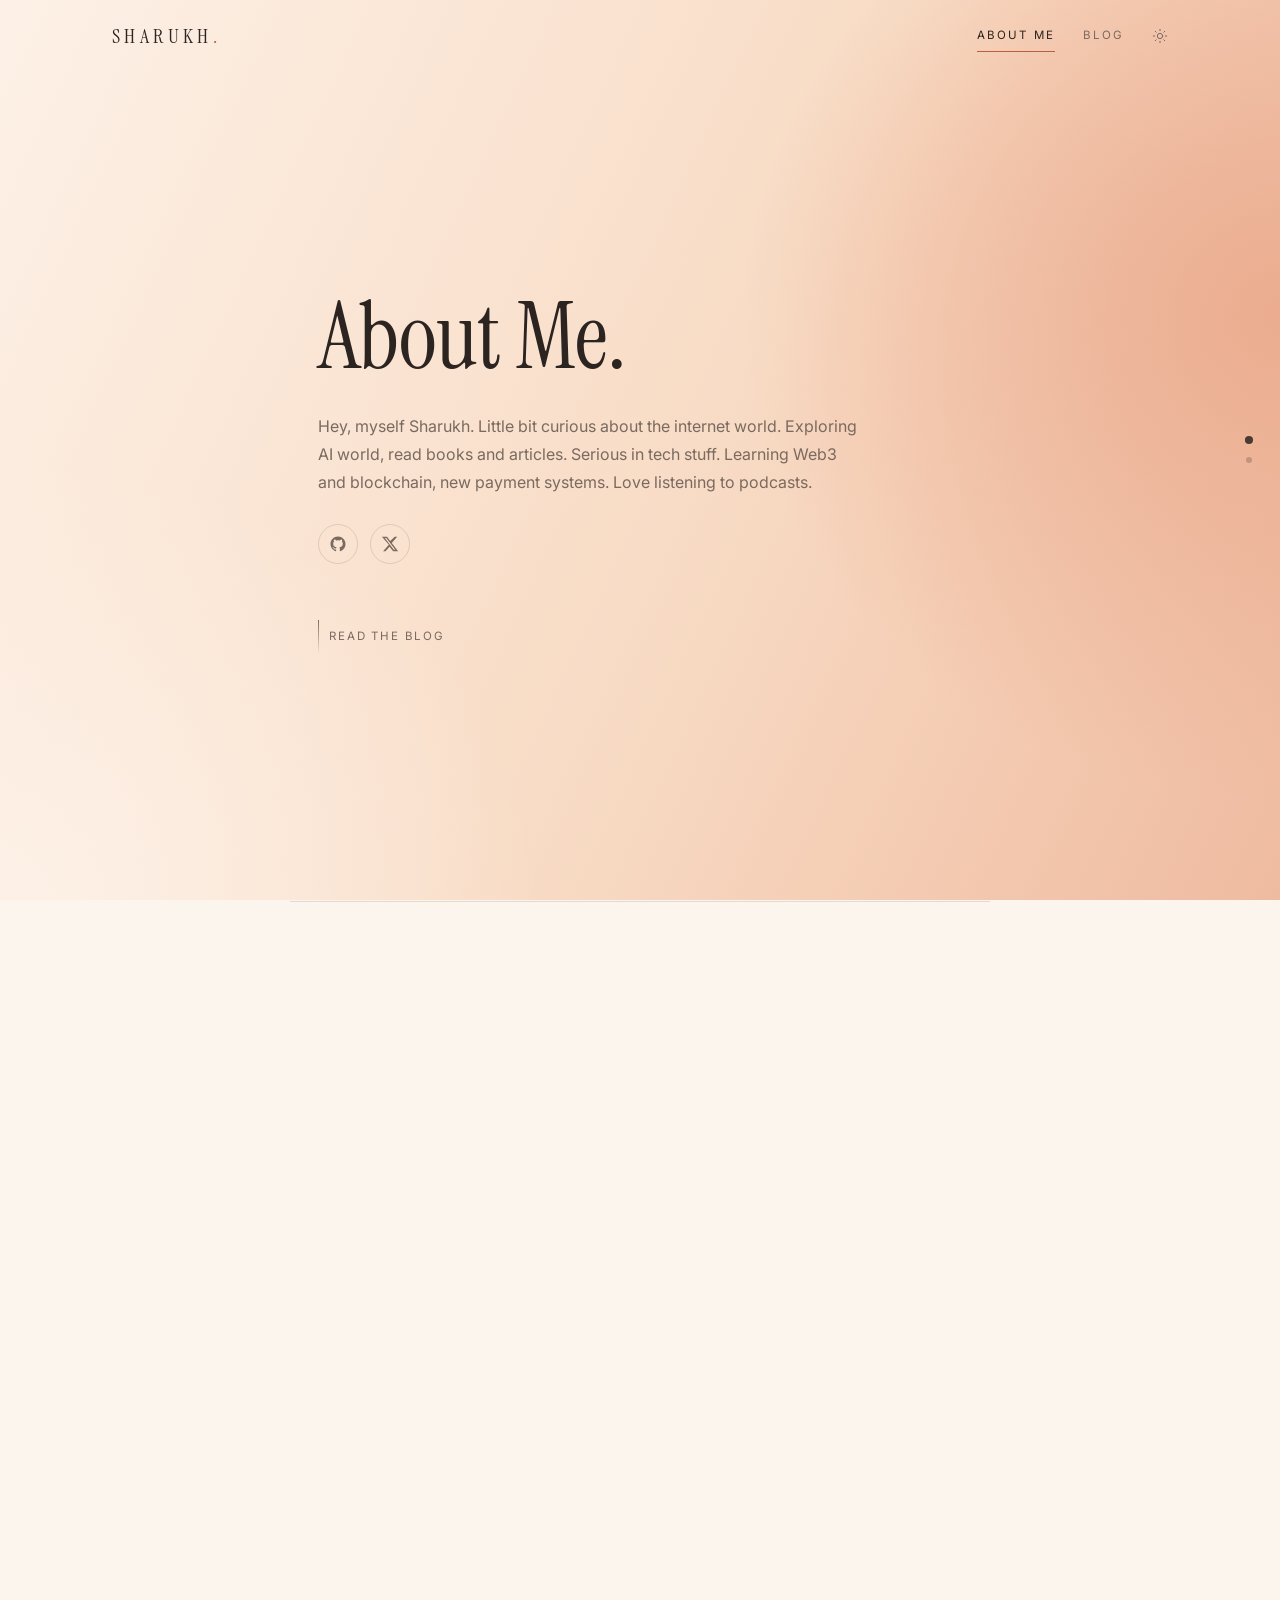
==== commit 15aa0b97: "Publish the blog post on this site and retry a busy Pages deploy. The last publish never finished, s" ====
--- a/index.html
+++ b/index.html
@@ -18,8 +18,9 @@
                  automatically from every <section data-dot="Label">.
   5. SECTIONS    Each part is a <section id="..."> marked with an EDIT comment.
                  Delete a section to remove it, and remove its menu link.
-  6. BLOG        Latest Blog reads posts.json. Change a title, date, or
-                 summary there on GitHub. The page has no editor.
+  6. BLOG        Latest Blog reads posts.json. Write the article in
+                 posts/<name>.html and set href to that path. A push to
+                 main publishes the site. The page has no editor.
   7. EMAIL       Change data-email on the copy button and the mailto: links.
   8. SOCIALS     Replace "your-username" in the Contact section links.
   9. SHOP        Edit product names, descriptions and INR prices in "shop".
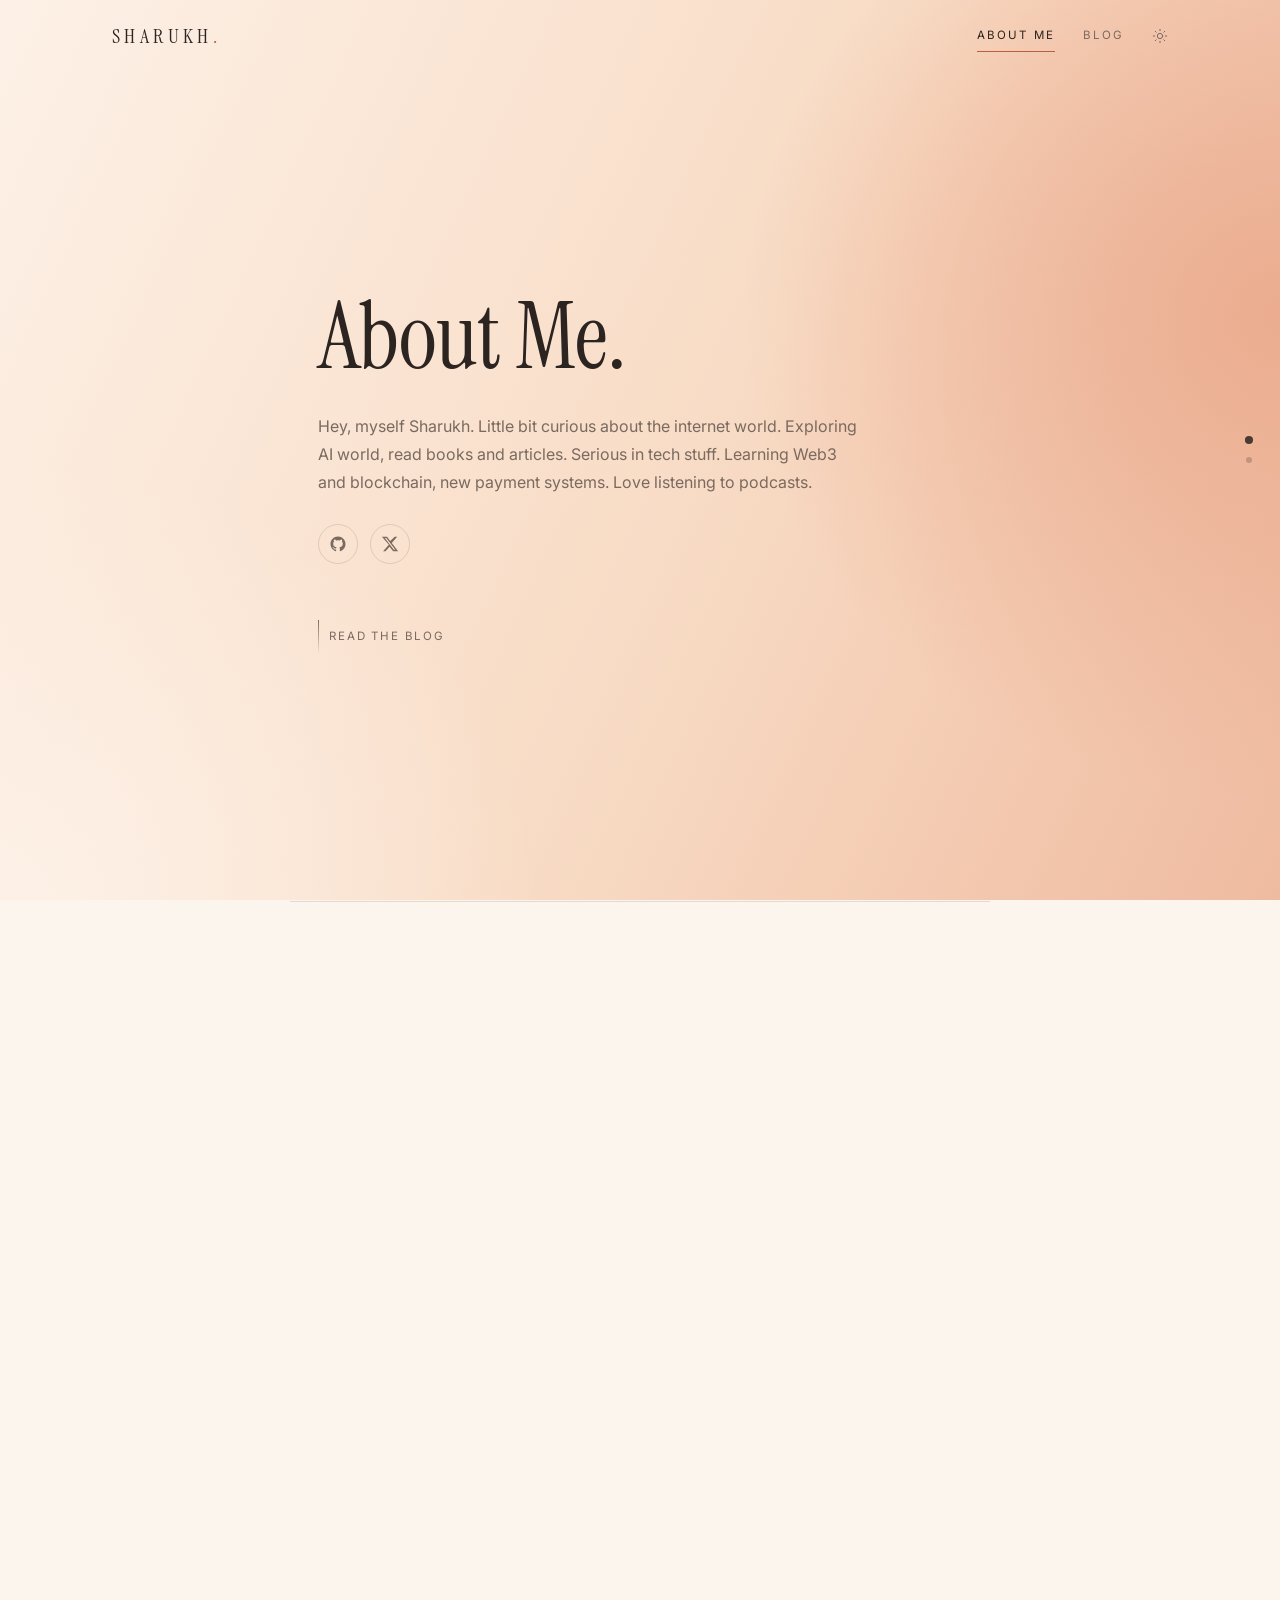
==== commit 3e8cf6f8: "Open the first blog post on this site. The essay now lives in the repo. A click keeps the same backg" ====
--- a/index.html
+++ b/index.html
@@ -19,8 +19,9 @@
   5. SECTIONS    Each part is a <section id="..."> marked with an EDIT comment.
                  Delete a section to remove it, and remove its menu link.
   6. BLOG        Latest Blog reads posts.json. Write the article in
-                 posts/<name>.html and set href to that path. A push to
-                 main publishes the site. The page has no editor.
+                 posts/<name>.html and set href to that path. A click opens
+                 that writing here, on this page, with the same background,
+                 type, and animation. A push to main publishes the site.
   7. EMAIL       Change data-email on the copy button and the mailto: links.
   8. SOCIALS     Replace "your-username" in the Contact section links.
   9. SHOP        Edit product names, descriptions and INR prices in "shop".
@@ -75,6 +76,7 @@
 
 /* ===== BASE ===== */
 *,*::before,*::after{box-sizing:border-box}
+[hidden]{display:none !important}
 html{scroll-behavior:smooth;scroll-padding-top:84px;-webkit-text-size-adjust:100%}
 body{margin:0;background:var(--bg);color:var(--text);font-family:var(--sans);font-weight:400;font-size:16px;line-height:1.7;-webkit-font-smoothing:antialiased;transition:background-color .4s,color .4s}
 /* Warm gradient wash (fixed behind everything) */
@@ -162,6 +164,17 @@
 .post:hover{padding-left:10px}
 .post:hover h3{color:var(--accent)}
 .more{display:inline-block;margin-top:26px;font-size:11.5px;letter-spacing:.16em;text-transform:uppercase}
+
+/* Reading a post stays on this page (same wash, type, and rise) */
+#reader[hidden]{display:none}
+#reader{padding:72px 0 96px}
+#reader .wrap{border-top:0;padding-top:0}
+#reader h1{font-size:clamp(40px,6vw,64px);line-height:1.05}
+#reader time{display:block;margin-top:16px;font-size:12.5px;letter-spacing:.04em;color:var(--faint)}
+#reader .back{display:inline-block;margin:0 0 28px;font-size:11.5px;letter-spacing:.16em;text-transform:uppercase;color:var(--muted);border-bottom:1px solid var(--line);transition:border-color .2s,color .2s}
+#reader .back:hover{color:var(--accent);border-color:var(--accent)}
+#reader .body{margin-top:32px}
+#reader .body p{margin:0 0 18px;font-size:17px;line-height:1.75}
 
 .empty{margin:8px 0 0;color:var(--muted)}
 .empty[hidden]{display:none}
@@ -240,6 +253,8 @@
   .wrap{padding:0 22px}
   section{padding:56px 0}
   section + section .wrap{padding-top:56px}
+  #reader{padding:56px 0 72px}
+  #reader .wrap{padding-top:0}
   .hero{min-height:auto;padding:72px 0 64px}
   .about{grid-template-columns:1fr;gap:24px}
   .portrait{width:120px}
@@ -343,6 +358,16 @@
       <p class="empty" id="postEmpty" hidden>No posts yet.</p>
       <ul class="articles" id="postList" aria-label="Blog posts"></ul>
       <p class="more rise"><a href="#articles" class="link">See all</a></p>
+    </div>
+  </section>
+
+  <!-- Opened from a blog click. Same page, so the wash and header stay put. -->
+  <section id="reader" hidden aria-labelledby="readerTitle">
+    <div class="wrap">
+      <a class="back" id="readerBack" href="#articles">Latest Blog</a>
+      <h1 id="readerTitle"></h1>
+      <time id="readerTime"></time>
+      <div class="body" id="readerBody"></div>
     </div>
   </section>
 
@@ -442,13 +467,94 @@
     sections.forEach(function(s){spy.observe(s);});
   }
 
+  /* A post click reads the article here. The background, header, and type stay. */
+  var reader=document.getElementById('reader');
+  var readerTitle=document.getElementById('readerTitle');
+  var readerTime=document.getElementById('readerTime');
+  var readerBody=document.getElementById('readerBody');
+  var homeTitle=document.title;
+  var reading=false;
+  var savedScroll=0;
+  function localPost(href){
+    return /^posts\/[a-z0-9][a-z0-9._~/-]*\.html$/i.test(href||'')&&href.indexOf('..')===-1;
+  }
+  function playRise(nodes){
+    nodes.forEach(function(el,i){
+      el.classList.add('rise');
+      el.classList.remove('in');
+      el.style.setProperty('--d',(i*80)+'ms');
+    });
+    if(reduce){nodes.forEach(function(el){el.classList.add('in');});return;}
+    requestAnimationFrame(function(){requestAnimationFrame(function(){
+      nodes.forEach(function(el){el.classList.add('in');});
+    });});
+  }
+  function showHome(restore){
+    reading=false;
+    reader.hidden=true;
+    document.getElementById('top').hidden=false;
+    document.getElementById('articles').hidden=false;
+    document.getElementById('dots').hidden=false;
+    document.title=homeTitle;
+    if(restore)scrollTo(0,savedScroll);
+  }
+  function showReader(href, fromPop){
+    fetch(href,{cache:'no-store'}).then(function(res){
+      if(!res.ok)throw new Error('missing');
+      return res.text();
+    }).then(function(html){
+      var doc=new DOMParser().parseFromString(html,'text/html');
+      var h1=doc.querySelector('article h1');
+      var time=doc.querySelector('article time');
+      var paras=doc.querySelectorAll('article .body p');
+      if(!h1||!paras.length)throw new Error('empty');
+      readerTitle.textContent=h1.textContent;
+      readerTime.dateTime=time?(time.getAttribute('datetime')||''):'';
+      readerTime.textContent=time?time.textContent:'';
+      readerBody.textContent='';
+      paras.forEach(function(p){
+        var np=document.createElement('p');
+        np.textContent=p.textContent;
+        readerBody.appendChild(np);
+      });
+      document.getElementById('top').hidden=true;
+      document.getElementById('articles').hidden=true;
+      document.getElementById('dots').hidden=true;
+      reader.hidden=false;
+      reading=true;
+      document.title=h1.textContent+' · Sharukh';
+      playRise([reader.querySelector('.back'),readerTitle,readerTime,readerBody]);
+      if(!fromPop)savedScroll=scrollY;
+      scrollTo(0,0);
+      if(!fromPop)history.pushState({reading:href},'','#reading='+encodeURIComponent(href));
+      readerTitle.setAttribute('tabindex','-1');
+      readerTitle.focus({preventScroll:true});
+    }).catch(function(){location.href=href;});
+  }
+  addEventListener('popstate',function(e){
+    if(e.state&&localPost(e.state.reading))showReader(e.state.reading,true);
+    else if(reading)showHome(true);
+  });
+  var opened='';
+  if(location.hash.indexOf('#reading=')===0){try{opened=decodeURIComponent(location.hash.slice(9));}catch(err){opened='';}}
+  if(localPost(opened))showReader(opened,true);
+
   /* Smooth scroll for in-page links (CSS handles it too; this keeps the URL hash tidy and focus accessible) */
   document.addEventListener('click',function(e){
+    var postLink=e.target.closest('#postList a.post');
+    if(postLink){
+      var href=postLink.getAttribute('href');
+      if(localPost(href)){e.preventDefault();showReader(href,false);return;}
+    }
     var a=e.target.closest('a[href^="#"]');if(!a)return;var id=a.getAttribute('href').slice(1);if(!id)return;
     var t=document.getElementById(id);if(!t)return;
     e.preventDefault();
+    var wasReading=reading;
+    if(wasReading)showHome(false);
+    if(t.hasAttribute('hidden'))return;
     t.scrollIntoView({behavior:reduce?'auto':'smooth',block:'start'});
-    history.replaceState(null,'','#'+id);
+    if(wasReading)history.pushState(null,'','#'+id);
+    else history.replaceState(null,'','#'+id);
     t.setAttribute('tabindex','-1');t.focus({preventScroll:true});
   });
 
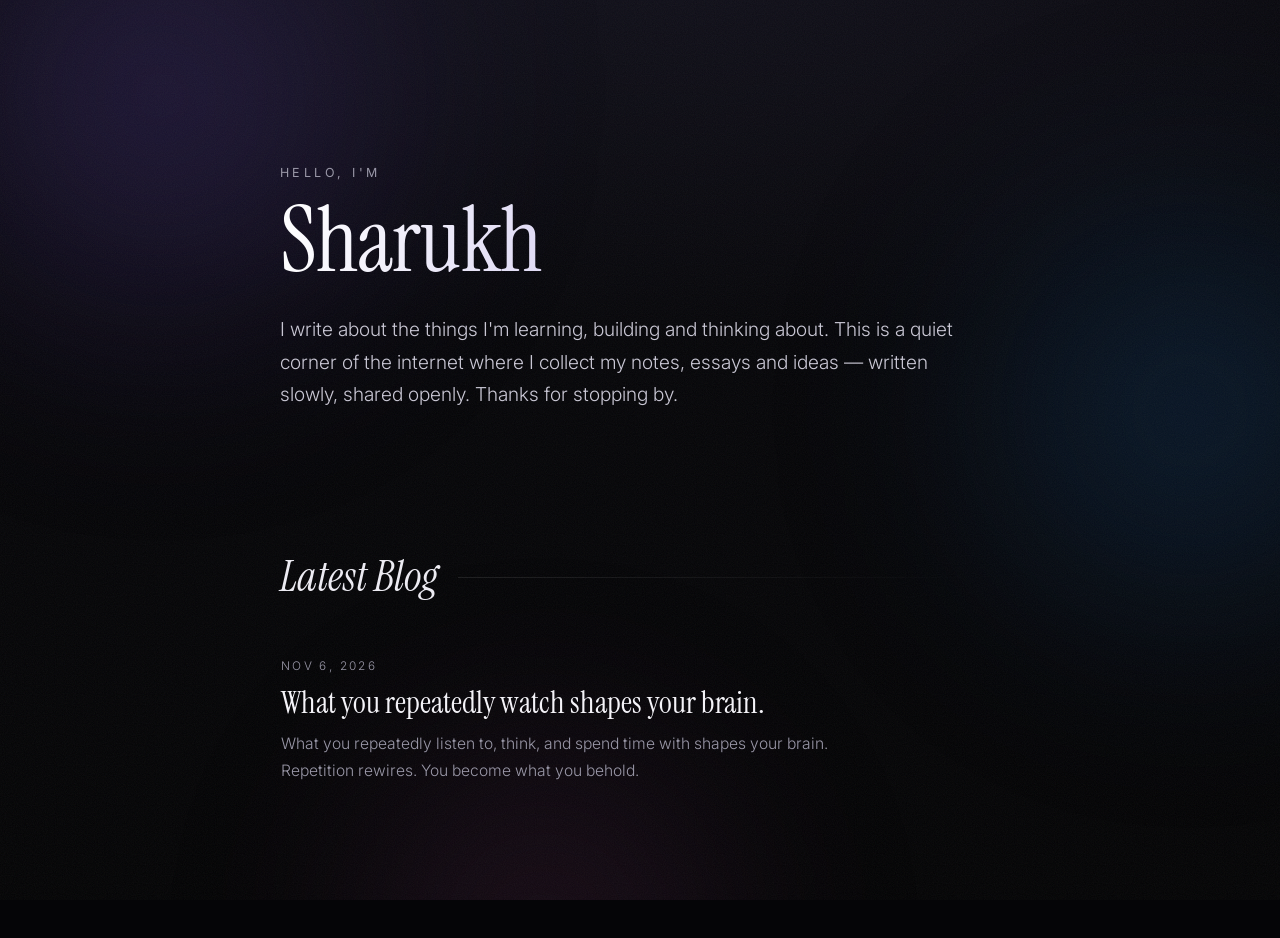
==== commit 98e01e02: "Replace the homepage with the new personal blog. Keep the Pages workflow and the published essay, re" ====
--- a/index.html
+++ b/index.html
@@ -1,669 +1,70 @@
 <!DOCTYPE html>
-<!--
-==============================================================================
-  PERSONAL WEBSITE (v3, editorial) for Sharukh
-  One self-contained file. Just open index.html in a browser. No build step.
-------------------------------------------------------------------------------
-  HOW TO EDIT
-  1. NAME        The site is set up for Sharukh. Search for "Sharukh" to
-                 change the name. Also update the <title> and meta description.
-  2. COLOURS     All colours are CSS variables in :root at the top of <style>.
-                 --accent is the single warm accent. --wash-1 / --wash-2 /
-                 --wash-3 make the peach-to-cream background. Dark-mode
-                 colours are in the [data-theme="dark"] block right below.
-  3. FONTS       Instrument Serif (headings) + Inter (text) come from Google
-                 Fonts. Change the <link> and the --serif / --sans variables.
-  4. MENU        Header links live in the <nav id="menu">. Each link points to
-                 a section id (#articles, #about, ...). The side dots are built
-                 automatically from every <section data-dot="Label">.
-  5. SECTIONS    Each part is a <section id="..."> marked with an EDIT comment.
-                 Delete a section to remove it, and remove its menu link.
-  6. BLOG        Latest Blog reads posts.json. Write the article in
-                 posts/<name>.html and set href to that path. A click opens
-                 that writing here, on this page, with the same background,
-                 type, and animation. A push to main publishes the site.
-  7. EMAIL       Change data-email on the copy button and the mailto: links.
-  8. SOCIALS     Replace "your-username" in the Contact section links.
-  9. SHOP        Edit product names, descriptions and INR prices in "shop".
-  Every editable spot is marked with an "EDIT" comment.
-==============================================================================
--->
 <html lang="en">
 <head>
-<meta charset="UTF-8" />
-<meta name="viewport" content="width=device-width, initial-scale=1" />
-<!-- EDIT: page title + description -->
-<title>Sharukh · About Me</title>
-<meta name="description" content="Hey, myself Sharukh. Little bit curious about the internet world. Exploring AI, reading books and articles, and learning Web3 and blockchain." />
-<link rel="preconnect" href="https://fonts.googleapis.com" />
-<link rel="preconnect" href="https://fonts.gstatic.com" crossorigin />
-<link href="https://fonts.googleapis.com/css2?family=Instrument+Serif:ital@0;1&family=Inter:wght@300;400;500&display=swap" rel="stylesheet" />
-<script>
-  /* Apply saved theme before first paint (no flash) */
-  (function(){try{var t=localStorage.getItem('theme');if(!t){t=matchMedia('(prefers-color-scheme: dark)').matches?'dark':'light'}document.documentElement.setAttribute('data-theme',t)}catch(e){document.documentElement.setAttribute('data-theme','light')}document.documentElement.classList.add('intro-lock')})();
-</script>
-<style>
-/* ===== EDIT: COLOURS & TYPE ===== */
-:root{
-  --accent:#b8603e;              /* warm terracotta accent */
-  --wash-1:#fdf1e6;              /* cream */
-  --wash-2:#f8d9c0;              /* soft peach */
-  --wash-3:#e9a585;              /* deeper peach (right edge glow) */
-  --bg:#fcf5ee;                  /* base under the wash */
-  --text:#2b2420;                /* warm near-black */
-  --muted:#7a6a60;
-  --faint:#a8968a;
-  --line:rgba(80,50,30,.14);
-  --header:rgba(252,243,234,.72);
-  --menu-bg:#fcf1e6;  /* mobile menu panel */
-  --serif:'Instrument Serif',Georgia,'Times New Roman',serif;
-  --sans:'Inter',system-ui,-apple-system,'Segoe UI',Roboto,sans-serif;
-  --col:700px;
-}
-[data-theme="dark"]{
-  --accent:#e59a75;
-  --wash-1:#17110e;
-  --wash-2:#2a1a12;
-  --wash-3:#4a2a1c;
-  --bg:#15100d;
-  --text:#f1e6dc;
-  --muted:#b29e90;
-  --faint:#7e6c60;
-  --line:rgba(255,220,195,.11);
-  --header:rgba(22,16,13,.7);
-  --menu-bg:#18110d;
-}
-
-/* ===== BASE ===== */
-*,*::before,*::after{box-sizing:border-box}
-[hidden]{display:none !important}
-html{scroll-behavior:smooth;scroll-padding-top:84px;-webkit-text-size-adjust:100%}
-body{margin:0;background:var(--bg);color:var(--text);font-family:var(--sans);font-weight:400;font-size:16px;line-height:1.7;-webkit-font-smoothing:antialiased;transition:background-color .4s,color .4s}
-/* Warm gradient wash (fixed behind everything) */
-body::before{content:"";position:fixed;inset:0;z-index:-1;pointer-events:none;
-  background:
-    radial-gradient(70% 90% at 100% 35%,var(--wash-3) 0%,transparent 60%),
-    radial-gradient(60% 70% at 0% 100%,var(--wash-1) 0%,transparent 70%),
-    linear-gradient(115deg,var(--wash-1) 0%,var(--wash-2) 55%,var(--wash-3) 120%);
-  opacity:.9;transition:opacity .4s}
-a{color:inherit;text-decoration:none}
-::selection{background:var(--accent);color:#fff}
-:focus-visible{outline:1.5px solid var(--accent);outline-offset:4px;border-radius:2px}
-.skip{position:absolute;left:-9999px;top:12px;background:var(--text);color:var(--bg);padding:6px 12px;font-size:14px;z-index:30}
-.skip:focus{left:12px}
-.wrap{max-width:var(--col);margin:0 auto;padding:0 28px}
-.link{border-bottom:1px solid var(--line);transition:border-color .2s,color .2s}
-.link:hover{color:var(--accent);border-color:var(--accent)}
-
-/* ===== MENU BAR ===== */
-header{position:sticky;top:0;z-index:20;transition:background-color .35s,border-color .35s,backdrop-filter .35s;border-bottom:1px solid transparent}
-header.scrolled{background:var(--header);backdrop-filter:blur(14px) saturate(140%);-webkit-backdrop-filter:blur(14px) saturate(140%);border-bottom-color:var(--line)}
-.bar{max-width:1120px;margin:0 auto;padding:0 32px;display:flex;align-items:center;justify-content:space-between;height:72px}
-.brand{font-family:var(--serif);font-size:20px;letter-spacing:.22em;text-transform:uppercase;line-height:1}
-.brand span{color:var(--accent)}
-.nav-right{display:flex;align-items:center;gap:28px}
-#menu{display:flex;gap:28px}
-#menu a{font-size:11.5px;letter-spacing:.18em;text-transform:uppercase;color:var(--muted);position:relative;padding:4px 0;transition:color .25s}
-#menu a::after{content:"";position:absolute;left:0;right:0;bottom:-2px;height:1px;background:var(--accent);transform:scaleX(0);transform-origin:left;transition:transform .35s ease}
-#menu a:hover{color:var(--text)}
-#menu a:hover::after,#menu a[aria-current="true"]::after{transform:scaleX(1)}
-#menu a[aria-current="true"]{color:var(--text)}
-.icon-btn{background:none;border:0;padding:6px;margin:-6px;color:var(--muted);cursor:pointer;display:grid;place-items:center;transition:color .2s}
-.icon-btn:hover{color:var(--text)}
-.icon-btn svg{width:16px;height:16px}
-[data-theme="dark"] .sun,[data-theme="light"] .moon{display:none}
-#menuBtn{display:none}
-
-/* Side section dots */
-.dots{position:fixed;right:28px;top:50%;transform:translateY(-50%);z-index:15;list-style:none;margin:0;padding:0;display:flex;flex-direction:column;gap:14px}
-.dots a{display:block;width:6px;height:6px;border-radius:50%;background:var(--text);opacity:.22;position:relative;transition:opacity .3s,transform .3s}
-.dots a:hover{opacity:.6}
-.dots a[aria-current="true"]{opacity:.85;transform:scale(1.35)}
-.dots a span{position:absolute;right:16px;top:50%;transform:translate(6px,-50%);white-space:nowrap;font-size:11px;letter-spacing:.14em;text-transform:uppercase;color:var(--muted);opacity:0;pointer-events:none;transition:opacity .25s,transform .25s}
-.dots a:hover span,.dots a:focus-visible span{opacity:1;transform:translate(0,-50%)}
-
-/* Scroll progress (thin line under header) */
-.progress{position:fixed;top:0;left:0;height:2px;width:100%;background:var(--accent);transform-origin:left;transform:scaleX(0);z-index:25;opacity:.75}
-
-/* ===== SECTIONS ===== */
-main{padding-bottom:88px}
-section{padding:72px 0}
-section + section .wrap{border-top:1px solid var(--line);padding-top:72px}
-section + section{padding-top:0}
-h1,h2,h3{font-family:var(--serif);font-weight:400;letter-spacing:-.01em;margin:0}
-.label{font-size:11.5px;color:var(--muted);letter-spacing:.16em;text-transform:uppercase;margin:0 0 22px}
-h2{font-size:clamp(34px,5vw,46px);line-height:1.06;margin-bottom:26px}
-p{margin:0 0 16px}
-p:last-child{margin-bottom:0}
-.muted{color:var(--muted)}
-
-/* Hero */
-.hero{min-height:calc(100vh - 72px);display:flex;align-items:center;padding:60px 0 80px}
-.hero .wrap{width:100%}
-.hero h1{font-size:clamp(52px,9vw,92px);line-height:.98;margin:0}
-.hero h1 em{color:var(--accent)}
-.hero .sub{margin:30px 0 0;max-width:540px;color:var(--muted);font-size:16px;line-height:1.75}
-
-/* Hero social logos (icon only) */
-.hero-social{display:flex;align-items:center;gap:12px;margin:28px 0 0;padding:0;list-style:none}
-.hero-social a{display:grid;place-items:center;width:40px;height:40px;border-radius:50%;color:var(--muted);border:1px solid var(--line);transition:color .25s,border-color .25s,transform .25s,background .25s}
-.hero-social a:hover{color:var(--accent);border-color:var(--accent);transform:translateY(-2px)}
-.hero-social svg{width:18px;height:18px;display:block}
-
-.scroll-cue{display:inline-flex;align-items:center;gap:10px;margin-top:56px;font-size:11.5px;letter-spacing:.16em;text-transform:uppercase;color:var(--muted)}
-.scroll-cue i{display:block;width:1px;height:34px;background:linear-gradient(var(--muted),transparent);animation:cue 2.4s ease-in-out infinite;transform-origin:top}
-@keyframes cue{0%{transform:scaleY(0)}50%{transform:scaleY(1)}100%{transform:scaleY(1);opacity:0}}
-
-/* Articles (editorial list) */
-.articles{list-style:none;margin:0;padding:0}
-.articles li + li{border-top:1px solid var(--line)}
-.post{display:block;padding:20px 0 18px;transition:padding-left .4s ease}
-.post h3{font-size:clamp(22px,3vw,26px);line-height:1.2;transition:color .25s}
-.post time{display:block;font-size:12px;color:var(--faint);margin-top:4px;letter-spacing:.02em}
-.post p{margin:8px 0 0;font-size:14.5px;color:var(--muted);max-width:520px}
-.post:hover{padding-left:10px}
-.post:hover h3{color:var(--accent)}
-.more{display:inline-block;margin-top:26px;font-size:11.5px;letter-spacing:.16em;text-transform:uppercase}
-
-/* Reading a post stays on this page (same wash, type, and rise) */
-#reader[hidden]{display:none}
-#reader{padding:72px 0 96px}
-#reader .wrap{border-top:0;padding-top:0}
-#reader h1{font-size:clamp(40px,6vw,64px);line-height:1.05}
-#reader time{display:block;margin-top:16px;font-size:12.5px;letter-spacing:.04em;color:var(--faint)}
-#reader .back{display:inline-block;margin:0 0 28px;font-size:11.5px;letter-spacing:.16em;text-transform:uppercase;color:var(--muted);border-bottom:1px solid var(--line);transition:border-color .2s,color .2s}
-#reader .back:hover{color:var(--accent);border-color:var(--accent)}
-#reader .body{margin-top:32px}
-#reader .body p{margin:0 0 18px;font-size:17px;line-height:1.75}
-
-.empty{margin:8px 0 0;color:var(--muted)}
-.empty[hidden]{display:none}
-
-/* About me */
-.about{display:grid;grid-template-columns:150px 1fr;gap:36px;align-items:start}
-.portrait{aspect-ratio:3/4;border-radius:2px;background:linear-gradient(160deg,var(--wash-2),var(--wash-3));border:1px solid var(--line);display:grid;place-items:end center;padding-bottom:10px;font-size:10.5px;letter-spacing:.14em;text-transform:uppercase;color:var(--text);opacity:.85}
-.about .lead{font-family:var(--serif);font-size:24px;line-height:1.35;margin-bottom:18px}
-
-/* Selected work */
-.list{list-style:none;margin:0;padding:0}
-.list li + li{border-top:1px solid var(--line)}
-.row{display:grid;grid-template-columns:1fr auto;gap:2px 24px;padding:18px 0}
-.row .t{font-weight:500}
-.row .d{grid-column:1;color:var(--muted);font-size:14.5px}
-.row .y{grid-row:1;grid-column:2;color:var(--faint);font-size:13px;font-variant-numeric:tabular-nums}
-.row .arrow{display:inline-block;margin-left:6px;opacity:0;transform:translate(-4px,2px);transition:opacity .25s,transform .25s;color:var(--accent)}
-a.row:hover .t{color:var(--accent)}
-a.row:hover .arrow{opacity:1;transform:none}
-@media (hover:hover){.list a.row{transition:opacity .25s}.list:hover a.row{opacity:.45}.list a.row:hover{opacity:1}}
-
-/* Shop */
-.shop{display:grid;grid-template-columns:repeat(3,1fr);gap:26px}
-.item{display:flex;flex-direction:column}
-.thumb{aspect-ratio:4/5;background:color-mix(in srgb,var(--wash-1) 55%,transparent);border:1px solid var(--line);display:grid;place-items:center;margin-bottom:14px;overflow:hidden}
-.thumb svg{width:44%;color:var(--muted);transition:transform .6s cubic-bezier(.2,.7,.2,1),color .3s}
-.item:hover .thumb svg{transform:scale(1.07);color:var(--accent)}
-.item h3{font-family:var(--sans);font-size:15px;font-weight:500;margin:0}
-.item p{font-size:13.5px;color:var(--muted);margin:2px 0 10px}
-.item .foot{margin-top:auto;display:flex;justify-content:space-between;align-items:baseline;font-size:14px}
-.price{font-variant-numeric:tabular-nums}
-.item a{color:var(--muted);transition:color .2s}
-.item a:hover{color:var(--accent)}
-.note{font-size:13px;color:var(--muted);margin-top:26px}
-
-/* Now */
-.now{font-family:var(--serif);font-size:24px;line-height:1.4}
-.now small{display:block;font-family:var(--sans);font-size:12.5px;color:var(--faint);margin-top:10px}
-
-/* Contact */
-.contact-line{font-family:var(--serif);font-size:clamp(32px,5vw,44px);line-height:1.1;margin:0 0 26px}
-.copy{background:none;border:0;padding:0;font:inherit;color:inherit;cursor:pointer;border-bottom:1px solid var(--line);transition:border-color .2s,color .2s}
-.copy:hover{color:var(--accent);border-color:var(--accent)}
-.socials{display:flex;flex-wrap:wrap;gap:8px 26px;margin:22px 0 0;padding:0;list-style:none;font-size:14.5px}
-.socials a{color:var(--muted);transition:color .2s}
-.socials a:hover{color:var(--text)}
-.socials a::after{content:" ↗";color:var(--faint);font-size:12px}
-
-/* Footer */
-footer .wrap{display:flex;justify-content:space-between;gap:16px;flex-wrap:wrap;padding-top:28px;padding-bottom:48px;border-top:1px solid var(--line);font-size:12.5px;color:var(--faint)}
-
-/* Toast */
-.toast{position:fixed;left:50%;bottom:32px;transform:translate(-50%,12px);opacity:0;pointer-events:none;background:var(--text);color:var(--bg);font-size:13px;padding:8px 16px;border-radius:999px;transition:opacity .25s,transform .25s;z-index:40}
-.toast.show{opacity:1;transform:translate(-50%,0)}
-
-/* ===== SMOOTH SCROLL ANIMATION: fade-and-rise ===== */
-.rise{opacity:0;transform:translateY(26px);transition:opacity 1s cubic-bezier(.2,.65,.25,1),transform 1s cubic-bezier(.2,.65,.25,1);transition-delay:var(--d,0ms)}
-.rise.in{opacity:1;transform:none}
-
-/* ===== RESPONSIVE ===== */
-@media (max-width:900px){.dots{display:none}}
-@media (max-width:760px){
-  .bar{padding:0 22px;height:64px}
-  html{scroll-padding-top:72px}
-  #menuBtn{display:grid}
-  #menu{position:absolute;top:64px;left:0;right:0;flex-direction:column;gap:0;padding:8px 22px 18px;background:var(--menu-bg);box-shadow:0 18px 30px -20px rgba(60,30,10,.35);border-bottom:1px solid var(--line);
-    opacity:0;transform:translateY(-8px);pointer-events:none;visibility:hidden;transition:opacity .3s,transform .3s,visibility .3s}
-  #menu.open{opacity:1;transform:none;pointer-events:auto;visibility:visible}
-  #menu a{padding:14px 0;font-size:12px;border-bottom:1px solid var(--line)}
-  #menu a:last-child{border-bottom:0}
-  #menu a::after{display:none}
-  #menu a[aria-current="true"]{color:var(--accent)}
-  header.menu-open{background:var(--menu-bg);backdrop-filter:none;-webkit-backdrop-filter:none}
-}
-@media (max-width:640px){
-  .wrap{padding:0 22px}
-  section{padding:56px 0}
-  section + section .wrap{padding-top:56px}
-  #reader{padding:56px 0 72px}
-  #reader .wrap{padding-top:0}
-  .hero{min-height:auto;padding:72px 0 64px}
-  .about{grid-template-columns:1fr;gap:24px}
-  .portrait{width:120px}
-  .shop{grid-template-columns:1fr;gap:0}
-  .item{display:grid;grid-template-columns:84px 1fr;gap:2px 18px;padding:18px 0}
-  .item + .item{border-top:1px solid var(--line)}
-  .thumb{grid-row:span 3;margin:0;aspect-ratio:1}
-  .item p{margin-bottom:6px}
-}
-
-/* ===== INTRO (Welcome, then fade into the page) ===== */
-html.intro-lock,html.intro-lock body{overflow:hidden;height:100%}
-.intro{position:fixed;inset:0;z-index:9999;display:flex;flex-direction:column;align-items:center;justify-content:center;background:var(--bg);color:var(--text);user-select:none}
-.intro::before{content:"";position:absolute;inset:0;pointer-events:none;background:
-    radial-gradient(70% 90% at 100% 35%,var(--wash-3) 0%,transparent 60%),
-    radial-gradient(60% 70% at 0% 100%,var(--wash-1) 0%,transparent 70%),
-    linear-gradient(115deg,var(--wash-1) 0%,var(--wash-2) 55%,var(--wash-3) 120%);
-  opacity:.9}
-.intro-inner{position:relative;z-index:1;display:flex;flex-direction:column;align-items:center;text-align:center;padding:0 24px}
-.intro-word{font-family:var(--serif);font-weight:400;font-size:clamp(3rem,12vw,7.2rem);letter-spacing:-.03em;line-height:.95;display:flex;flex-wrap:wrap;justify-content:center;min-height:1.1em}
-.intro-word span{display:inline-block;opacity:0;transform:translateY(36px) scale(.82);will-change:opacity,transform}
-.intro-bar{width:min(220px,56vw);height:2px;margin-top:52px;background:var(--line);border-radius:99px;overflow:hidden}
-.intro-fill{display:block;height:100%;width:0;border-radius:99px;background:linear-gradient(90deg,var(--accent),#e59a75,#f1c7b0);animation:introFill .6s cubic-bezier(.25,.1,.25,1) forwards}
-@keyframes introFill{from{width:0}to{width:100%}}
-.intro-pct{margin-top:12px;font-size:13px;letter-spacing:.04em;color:var(--muted);font-variant-numeric:tabular-nums}
-.intro-pct em{font-style:normal;color:var(--text)}
-.intro.exit{opacity:0;filter:blur(8px);transform:scale(1.015);transition:opacity .5s ease,filter .5s ease,transform .5s ease;pointer-events:none}
-@media (prefers-reduced-motion:reduce){
-  .intro,.intro *{animation:none!important;transition:none!important}
-}
-
-@media (prefers-reduced-motion:reduce){
-  html{scroll-behavior:auto}
-  .rise{opacity:1;transform:none;transition:none}
-  .scroll-cue i{animation:none}
-  *{transition-duration:.01ms!important}
-}
-</style>
+  <meta charset="UTF-8">
+  <meta name="viewport" content="width=device-width, initial-scale=1">
+  <title>Sharukh — Writing</title>
+  <meta name="description" content="Personal blog and articles by Sharukh (Dcoz).">
+  <meta name="theme-color" content="#050507">
+  <link rel="preconnect" href="https://fonts.googleapis.com">
+  <link rel="preconnect" href="https://fonts.gstatic.com" crossorigin>
+  <link href="https://fonts.googleapis.com/css2?family=Instrument+Serif:ital@0;1&family=Inter:wght@300;400;500&display=swap" rel="stylesheet">
+  <link rel="icon" href="favicon.svg" type="image/svg+xml">
+  <link rel="stylesheet" href="style.css">
+  <script>
+    /* enables animations; shows the arrival veil after an in-site link click */
+    (function(d){var c=d.documentElement;c.classList.add('js');
+      try{if(sessionStorage.getItem('veil')){c.classList.add('arriving');sessionStorage.removeItem('veil');}}catch(e){}
+      setTimeout(function(){if(!window.__site){c.classList.remove('js','arriving');}},2500);})(document);
+  </script>
 </head>
 <body>
+  <!-- Animated background (aurora glow + grain). No need to edit. -->
+  <div class="bg" aria-hidden="true">
+    <span class="orb orb-1"></span>
+    <span class="orb orb-2"></span>
+    <span class="orb orb-3"></span>
+    <span class="grain"></span>
+  </div>
+  <!-- Page transition overlay used when a link is clicked -->
+  <div class="veil" aria-hidden="true"></div>
 
-<!-- ===== INTRO: Welcome ===== -->
-<div class="intro" id="intro" role="status" aria-live="polite" aria-label="Welcome">
-  <div class="intro-inner">
-    <div class="intro-word" id="introWord" aria-hidden="true"></div>
-    <div class="intro-bar" aria-hidden="true"><span class="intro-fill"></span></div>
-    <div class="intro-pct" aria-hidden="true"><em id="introPct">0</em>%</div>
-  </div>
-</div>
+  <main class="wrap">
 
-<a class="skip" href="#main">Skip to content</a>
-<div class="progress" id="progress" aria-hidden="true"></div>
+    <!-- =========================================================
+         ABOUT ME — EDIT THIS SECTION
+         Change the name, the small label, and the paragraph below.
+         ========================================================= -->
+    <section class="about">
+      <p class="eyebrow reveal">Hello, I'm</p>
+      <h1 class="name reveal">Sharukh <em>— Dcoz</em></h1>
+      <p class="intro reveal">
+        I write about the things I'm learning, building and thinking about.
+        This is a quiet corner of the internet where I collect my notes,
+        essays and ideas — written slowly, shared openly. Thanks for stopping by.
+      </p>
+    </section>
+    <!-- ===================== END ABOUT ME ===================== -->
 
-<!-- ===== MENU BAR ===== -->
-<header id="header">
-  <div class="bar">
-    <!-- EDIT: brand name -->
-    <a href="#top" class="brand" aria-label="Sharukh, back to top">Sharukh<span>.</span></a>
-    <div class="nav-right">
-      <nav id="menu" aria-label="Primary">
-        <a href="#top">About Me</a>
-        <a href="#articles">Blog</a>
-      </nav>
-      <button class="icon-btn" id="theme" type="button" aria-label="Switch to dark mode">
-        <svg class="sun" viewBox="0 0 24 24" fill="none" stroke="currentColor" stroke-width="1.5" stroke-linecap="round" aria-hidden="true"><circle cx="12" cy="12" r="4"/><path d="M12 2v2M12 20v2M4.9 4.9l1.4 1.4M17.7 17.7l1.4 1.4M2 12h2M20 12h2M4.9 19.1l1.4-1.4M17.7 6.3l1.4-1.4"/></svg>
-        <svg class="moon" viewBox="0 0 24 24" fill="none" stroke="currentColor" stroke-width="1.5" stroke-linecap="round" aria-hidden="true"><path d="M21 12.8A9 9 0 1 1 11.2 3a7 7 0 0 0 9.8 9.8z"/></svg>
-      </button>
-      <button class="icon-btn" id="menuBtn" type="button" aria-label="Open menu" aria-expanded="false" aria-controls="menu">
-        <svg viewBox="0 0 24 24" fill="none" stroke="currentColor" stroke-width="1.5" stroke-linecap="round" aria-hidden="true"><path d="M4 8h16M4 16h16"/></svg>
-      </button>
-    </div>
-  </div>
-</header>
+    <section class="latest" aria-labelledby="latest-title">
+      <h2 id="latest-title" class="section-title reveal">Latest Blog</h2>
 
-<!-- Side dots: generated by JS from sections with data-dot -->
-<ol class="dots" id="dots" aria-label="Sections"></ol>
+      <!-- Posts are loaded from posts.json by main.js.
+           The list below is a fallback shown if JavaScript is off. -->
+      <ol class="posts" id="posts">
+        <li class="post reveal">
+          <a class="post-link" href="posts/what-you-repeatedly-watch-shapes-your-brain.html">
+            <time class="post-date" datetime="2026-11-06">Nov 6, 2026</time>
+            <h3 class="post-title">What you repeatedly watch shapes your brain.</h3>
+            <p class="post-excerpt">What you repeatedly listen to, think, and spend time with shapes your brain. Repetition rewires. You become what you behold.</p>
+            <span class="post-arrow" aria-hidden="true">→</span>
+          </a>
+        </li>
+      </ol>
+    </section>
 
-<main id="main">
-  <!-- ===== EDIT: HERO ===== -->
-  <section class="hero" id="top" data-dot="About Me">
-    <div class="wrap">
-      <h1 class="rise">About Me.</h1>
-      <p class="sub rise" style="--d:240ms">Hey, myself Sharukh. Little bit curious about the internet world. Exploring AI world, read books and articles. Serious in tech stuff. Learning Web3 and blockchain, new payment systems. Love listening to podcasts.</p>
-      <ul class="hero-social rise" style="--d:300ms">
-        <!-- EDIT: replace your-username with your GitHub and Twitter / X handles -->
-        <li><a href="https://github.com/your-username" target="_blank" rel="noopener noreferrer" aria-label="GitHub">
-          <svg viewBox="0 0 24 24" fill="currentColor" aria-hidden="true"><path d="M12 2C6.477 2 2 6.484 2 12.017c0 4.425 2.865 8.18 6.839 9.504.5.092.682-.217.682-.483 0-.237-.008-.868-.013-1.703-2.782.605-3.369-1.343-3.369-1.343-.454-1.158-1.11-1.466-1.11-1.466-.908-.62.069-.608.069-.608 1.003.07 1.531 1.032 1.531 1.032.892 1.53 2.341 1.088 2.91.832.092-.647.35-1.088.636-1.338-2.22-.253-4.555-1.113-4.555-4.951 0-1.093.39-1.988 1.029-2.688-.103-.253-.446-1.272.098-2.65 0 0 .84-.27 2.75 1.026A9.564 9.564 0 0112 6.844c.85.004 1.705.115 2.504.337 1.909-1.296 2.747-1.027 2.747-1.027.546 1.379.202 2.398.1 2.651.64.7 1.028 1.595 1.028 2.688 0 3.848-2.339 4.695-4.566 4.943.359.309.678.92.678 1.855 0 1.338-.012 2.419-.012 2.747 0 .268.18.58.688.482A10.019 10.019 0 0022 12.017C22 6.484 17.522 2 12 2z"/></svg>
-        </a></li>
-        <li><a href="https://x.com/your-username" target="_blank" rel="noopener noreferrer" aria-label="Twitter">
-          <svg viewBox="0 0 24 24" fill="currentColor" aria-hidden="true"><path d="M18.244 2.25h3.308l-7.227 8.26 8.502 11.24H16.17l-4.714-6.231-5.401 6.231H2.74l7.727-8.835L1.254 2.25H8.08l4.253 5.622L18.244 2.25zm-1.161 17.52h1.833L7.084 4.126H5.117z"/></svg>
-        </a></li>
-      </ul>
-      <a href="#articles" class="scroll-cue rise" style="--d:420ms"><i aria-hidden="true"></i>Read The Blog</a>
-    </div>
-  </section>
+  </main>
 
-  <!-- ===== BLOG: titles and dates come from posts.json ===== -->
-  <section id="articles" data-dot="Blog">
-    <div class="wrap">
-      <h2 class="rise">Latest Blog</h2>
-      <p class="empty" id="postEmpty" hidden>No posts yet.</p>
-      <ul class="articles" id="postList" aria-label="Blog posts"></ul>
-      <p class="more rise"><a href="#articles" class="link">See all</a></p>
-    </div>
-  </section>
-
-  <!-- Opened from a blog click. Same page, so the wash and header stay put. -->
-  <section id="reader" hidden aria-labelledby="readerTitle">
-    <div class="wrap">
-      <a class="back" id="readerBack" href="#articles">Latest Blog</a>
-      <h1 id="readerTitle"></h1>
-      <time id="readerTime"></time>
-      <div class="body" id="readerBody"></div>
-    </div>
-  </section>
-
-</main>
-
-
-<div class="toast" id="toast" role="status" aria-live="polite"></div>
-
-<script>
-(function(){
-  'use strict';
-  var root=document.documentElement;
-  var reduce=matchMedia('(prefers-reduced-motion: reduce)').matches;
-  function save(k,v){try{localStorage.setItem(k,v)}catch(e){}}
-
-
-  /* Intro: "Welcome" letter-by-letter, then reveal the page */
-  var intro=document.getElementById('intro');
-  var introWord=document.getElementById('introWord');
-  var introPct=document.getElementById('introPct');
-function spell(el,text,instant){
-    el.textContent='';
-    text.split('').forEach(function(ch,i){
-      var s=document.createElement('span');
-      s.textContent=ch===' '?'\u00a0':ch;
-      if(instant){
-        s.style.opacity='1';
-        s.style.transform='none';
-      } else {
-        s.style.opacity='0';
-        s.style.transform='translateY(36px) scale(.82)';
-        setTimeout(function(){
-          s.style.transition='opacity .4s cubic-bezier(.16,1,.3,1),transform .4s cubic-bezier(.16,1,.3,1)';
-          s.style.opacity='1';
-          s.style.transform='translateY(0) scale(1)';
-        },20+i*32);
-      }
-      el.appendChild(s);
-    });
-  }
-function setProgress(p){
-    var fill=document.querySelector('.intro-fill');
-    if(fill){fill.style.animation='none';fill.style.width=(p*100)+'%';}
-    if(introPct)introPct.textContent=String(Math.round(p*100));
-  }
-  if(intro){
-    if(reduce){intro.remove();root.classList.remove('intro-lock');}
-    else{
-      document.body.style.overflow='hidden';
-      spell(introWord,'Welcome');
-      intro.setAttribute('aria-label','Welcome');
-      var start=performance.now();
-      (function tick(now){
-        var p=Math.min(1,(now-start)/600);
-        setProgress(p);
-        if(p<1)requestAnimationFrame(tick);
-      })(start);
-      setTimeout(function(){intro.classList.add('exit');},700);
-      setTimeout(function(){
-        intro.remove();
-        root.classList.remove('intro-lock');
-        document.body.style.overflow='';
-      },1200);
-    }
-  }
-
-
-  /* Theme toggle (remembered) */
-  var themeBtn=document.getElementById('theme');
-  function label(){themeBtn.setAttribute('aria-label',root.getAttribute('data-theme')==='dark'?'Switch to light mode':'Switch to dark mode');}
-  label();
-  themeBtn.addEventListener('click',function(){var n=root.getAttribute('data-theme')==='dark'?'light':'dark';root.setAttribute('data-theme',n);save('theme',n);label();});
-
-  /* Mobile menu */
-  var header=document.getElementById('header'),menu=document.getElementById('menu'),menuBtn=document.getElementById('menuBtn');
-  function setMenu(open){menu.classList.toggle('open',open);header.classList.toggle('menu-open',open);menuBtn.setAttribute('aria-expanded',String(open));menuBtn.setAttribute('aria-label',open?'Close menu':'Open menu');}
-  menuBtn.addEventListener('click',function(){setMenu(!menu.classList.contains('open'));});
-  menu.addEventListener('click',function(e){if(e.target.closest('a'))setMenu(false);});
-  document.addEventListener('keydown',function(e){if(e.key==='Escape')setMenu(false);});
-
-  /* Header backdrop + progress line on scroll */
-  var progress=document.getElementById('progress'),ticking=false;
-  function onScroll(){var y=scrollY,max=document.documentElement.scrollHeight-innerHeight;header.classList.toggle('scrolled',y>12);progress.style.transform='scaleX('+(max>0?Math.min(1,y/max):0)+')';ticking=false;}
-  addEventListener('scroll',function(){if(!ticking){ticking=true;requestAnimationFrame(onScroll);}},{passive:true});
-  onScroll();
-
-  /* Side dots, built from sections with data-dot */
-  var sections=[].slice.call(document.querySelectorAll('main section[data-dot]'));
-  var dotsEl=document.getElementById('dots'),dotLinks={};
-  sections.forEach(function(s){var li=document.createElement('li'),a=document.createElement('a');a.href='#'+s.id;a.setAttribute('aria-label',s.dataset.dot);a.innerHTML='<span>'+s.dataset.dot+'</span>';li.appendChild(a);dotsEl.appendChild(li);dotLinks[s.id]=a;});
-
-  /* Highlight current section in menu + dots */
-  var menuLinks={};menu.querySelectorAll('a').forEach(function(a){menuLinks[a.getAttribute('href').slice(1)]=a;});
-  function setCurrent(id){[menuLinks,dotLinks].forEach(function(map){for(var k in map)map[k].removeAttribute('aria-current');if(map[id])map[id].setAttribute('aria-current','true');});}
-  if('IntersectionObserver' in window){
-    var spy=new IntersectionObserver(function(es){es.forEach(function(x){if(x.isIntersecting)setCurrent(x.target.id);});},{rootMargin:'-45% 0px -50% 0px'});
-    sections.forEach(function(s){spy.observe(s);});
-  }
-
-  /* A post click reads the article here. The background, header, and type stay. */
-  var reader=document.getElementById('reader');
-  var readerTitle=document.getElementById('readerTitle');
-  var readerTime=document.getElementById('readerTime');
-  var readerBody=document.getElementById('readerBody');
-  var homeTitle=document.title;
-  var reading=false;
-  var savedScroll=0;
-  function localPost(href){
-    return /^posts\/[a-z0-9][a-z0-9._~/-]*\.html$/i.test(href||'')&&href.indexOf('..')===-1;
-  }
-  function playRise(nodes){
-    nodes.forEach(function(el,i){
-      el.classList.add('rise');
-      el.classList.remove('in');
-      el.style.setProperty('--d',(i*80)+'ms');
-    });
-    if(reduce){nodes.forEach(function(el){el.classList.add('in');});return;}
-    requestAnimationFrame(function(){requestAnimationFrame(function(){
-      nodes.forEach(function(el){el.classList.add('in');});
-    });});
-  }
-  function showHome(restore){
-    reading=false;
-    reader.hidden=true;
-    document.getElementById('top').hidden=false;
-    document.getElementById('articles').hidden=false;
-    document.getElementById('dots').hidden=false;
-    document.title=homeTitle;
-    if(restore)scrollTo(0,savedScroll);
-  }
-  function showReader(href, fromPop){
-    fetch(href,{cache:'no-store'}).then(function(res){
-      if(!res.ok)throw new Error('missing');
-      return res.text();
-    }).then(function(html){
-      var doc=new DOMParser().parseFromString(html,'text/html');
-      var h1=doc.querySelector('article h1');
-      var time=doc.querySelector('article time');
-      var paras=doc.querySelectorAll('article .body p');
-      if(!h1||!paras.length)throw new Error('empty');
-      readerTitle.textContent=h1.textContent;
-      readerTime.dateTime=time?(time.getAttribute('datetime')||''):'';
-      readerTime.textContent=time?time.textContent:'';
-      readerBody.textContent='';
-      paras.forEach(function(p){
-        var np=document.createElement('p');
-        np.textContent=p.textContent;
-        readerBody.appendChild(np);
-      });
-      document.getElementById('top').hidden=true;
-      document.getElementById('articles').hidden=true;
-      document.getElementById('dots').hidden=true;
-      reader.hidden=false;
-      reading=true;
-      document.title=h1.textContent+' · Sharukh';
-      playRise([reader.querySelector('.back'),readerTitle,readerTime,readerBody]);
-      if(!fromPop)savedScroll=scrollY;
-      scrollTo(0,0);
-      if(!fromPop)history.pushState({reading:href},'','#reading='+encodeURIComponent(href));
-      readerTitle.setAttribute('tabindex','-1');
-      readerTitle.focus({preventScroll:true});
-    }).catch(function(){location.href=href;});
-  }
-  addEventListener('popstate',function(e){
-    if(e.state&&localPost(e.state.reading))showReader(e.state.reading,true);
-    else if(reading)showHome(true);
-  });
-  var opened='';
-  if(location.hash.indexOf('#reading=')===0){try{opened=decodeURIComponent(location.hash.slice(9));}catch(err){opened='';}}
-  if(localPost(opened))showReader(opened,true);
-
-  /* Smooth scroll for in-page links (CSS handles it too; this keeps the URL hash tidy and focus accessible) */
-  document.addEventListener('click',function(e){
-    var postLink=e.target.closest('#postList a.post');
-    if(postLink){
-      var href=postLink.getAttribute('href');
-      if(localPost(href)){e.preventDefault();showReader(href,false);return;}
-    }
-    var a=e.target.closest('a[href^="#"]');if(!a)return;var id=a.getAttribute('href').slice(1);if(!id)return;
-    var t=document.getElementById(id);if(!t)return;
-    e.preventDefault();
-    var wasReading=reading;
-    if(wasReading)showHome(false);
-    if(t.hasAttribute('hidden'))return;
-    t.scrollIntoView({behavior:reduce?'auto':'smooth',block:'start'});
-    if(wasReading)history.pushState(null,'','#'+id);
-    else history.replaceState(null,'','#'+id);
-    t.setAttribute('tabindex','-1');t.focus({preventScroll:true});
-  });
-
-  /* Fade-and-rise as content enters the viewport */
-  var io=null;
-  function watchRise(el){
-    if(reduce||!io){el.classList.add('in');return;}
-    var rect=el.getBoundingClientRect();
-    if(rect.bottom>0&&rect.top<innerHeight){el.classList.add('in');return;}
-    io.observe(el);
-  }
-  if(!reduce&&('IntersectionObserver' in window)){
-    io=new IntersectionObserver(function(es){es.forEach(function(x){if(x.isIntersecting){x.target.classList.add('in');io.unobserve(x.target);}});},{threshold:.12,rootMargin:'0px 0px -6% 0px'});
-  }
-  document.querySelectorAll('.rise').forEach(watchRise);
-
-  /* Click-to-copy email */
-  var toast=document.getElementById('toast'),tt;
-  function show(m){toast.textContent=m;toast.classList.add('show');clearTimeout(tt);tt=setTimeout(function(){toast.classList.remove('show');},1800);}
-  function legacyCopy(t){var a=document.createElement('textarea');a.value=t;a.setAttribute('readonly','');a.style.position='fixed';a.style.opacity='0';document.body.appendChild(a);a.select();var ok=false;try{ok=document.execCommand('copy');}catch(e){}document.body.removeChild(a);return ok;}
-  document.querySelectorAll('.copy').forEach(function(b){b.addEventListener('click',function(){
-    var em=b.getAttribute('data-email');
-    if(navigator.clipboard&&window.isSecureContext){navigator.clipboard.writeText(em).then(function(){show('Copied!');},function(){show(legacyCopy(em)?'Copied!':em);});}
-    else show(legacyCopy(em)?'Copied!':em);
-  });});
-
-  var y=document.getElementById('year');if(y)y.textContent=new Date().getFullYear();
-
-  /* Blog list. Edit posts.json on GitHub. */
-  var SAMPLE=[
-    {title:'The Pause Between Clicks',date:'2026-10-20',summary:'Why the best websites leave room to breathe, and how white space builds trust.',href:''},
-    {title:'What a Small Store Taught Me',date:'2026-09-02',summary:'Lessons from selling earbuds online, about clarity, care and customers.',href:''},
-    {title:'Designing in Silence',date:'2026-07-15',summary:'On music, focus, and finding the right sound to work to.',href:''},
-    {title:'Returning to Simplicity',date:'2026-05-28',summary:'Why I rebuilt my own website with less, and liked it more.',href:''}
-  ];
-  var listEl=document.getElementById('postList');
-  var emptyEl=document.getElementById('postEmpty');
-
-  function parseISO(iso){
-    var m=/^(\d{4})-(\d{2})-(\d{2})$/.exec(iso||'');
-    if(!m)return '';
-    var y=+m[1],mo=+m[2],d=+m[3];
-    var dt=new Date(y,mo-1,d);
-    if(dt.getFullYear()!==y||dt.getMonth()!==mo-1||dt.getDate()!==d)return '';
-    return m[0];
-  }
-  function formatDate(iso){
-    var p=iso.split('-');
-    var dt=new Date(+p[0],+p[1]-1,+p[2]);
-    return dt.toLocaleDateString('en-US',{month:'long',day:'numeric',year:'numeric'});
-  }
-  function safeHref(value){
-    var v=String(value||'').trim();
-    if(!v)return '';
-    if(/^https?:\/\/\S+$/i.test(v))return v;
-    if(v.charAt(0)==='/'&&v.charAt(1)!=='/')return v;
-    if(/^(?:posts\/)?[a-z0-9][a-z0-9._~/-]*$/i.test(v)&&v.indexOf('..')===-1)return v;
-    return '';
-  }
-  function normalize(item){
-    if(!item||typeof item!=='object')return null;
-    var title=String(item.title||'').trim().slice(0,140);
-    var date=parseISO(String(item.date||''));
-    if(!title||!date)return null;
-    return {title:title,date:date,summary:String(item.summary||'').trim().slice(0,240),href:safeHref(item.href||'')};
-  }
-  function renderPosts(posts){
-    listEl.textContent='';
-    emptyEl.hidden=posts.length>0;
-    posts.forEach(function(post,i){
-      var li=document.createElement('li');
-      li.className='rise';
-      li.style.setProperty('--d',(i*90)+'ms');
-      var card=document.createElement(post.href?'a':'div');
-      card.className='post';
-      if(post.href){
-        card.href=post.href;
-        if(/^https?:/i.test(post.href)){card.target='_blank';card.rel='noopener noreferrer';}
-      }
-      var h3=document.createElement('h3');
-      h3.textContent=post.title;
-      var time=document.createElement('time');
-      time.dateTime=post.date;
-      time.textContent=formatDate(post.date);
-      card.appendChild(h3);
-      card.appendChild(time);
-      if(post.summary){
-        var para=document.createElement('p');
-        para.textContent=post.summary;
-        card.appendChild(para);
-      }
-      li.appendChild(card);
-      listEl.appendChild(li);
-      watchRise(li);
-    });
-  }
-  function showPosts(list){
-    var posts=list.map(normalize).filter(Boolean);
-    posts.sort(function(a,b){return a.date<b.date?1:a.date>b.date?-1:0;});
-    renderPosts(posts);
-  }
-  fetch('posts.json',{cache:'no-store'}).then(function(res){
-    if(!res.ok)throw new Error('missing');
-    return res.json();
-  }).then(function(parsed){
-    if(!Array.isArray(parsed))throw new Error('bad');
-    showPosts(parsed);
-  }).catch(function(){showPosts(SAMPLE);});
-})();
-</script>
+  <script src="main.js"></script>
 </body>
 </html>
--- a/style.css
+++ b/style.css
@@ -0,0 +1,207 @@
+/* ---------- Base ---------- */
+:root {
+  --bg: #050507;
+  --text: #ecebf2;
+  --muted: #9a98a8;
+  --faint: rgba(255,255,255,0.08);
+  --line: rgba(255,255,255,0.10);
+  --accent: #c9b8ff;
+  --serif: "Instrument Serif", "Playfair Display", Georgia, serif;
+  --sans: "Inter", "Manrope", system-ui, -apple-system, Segoe UI, sans-serif;
+  --ease: cubic-bezier(.22, 1, .36, 1);
+}
+*, *::before, *::after { box-sizing: border-box; }
+html { -webkit-text-size-adjust: 100%; }
+body {
+  margin: 0;
+  min-height: 100vh;
+  background: var(--bg);
+  color: var(--text);
+  font-family: var(--sans);
+  font-weight: 300;
+  line-height: 1.7;
+  -webkit-font-smoothing: antialiased;
+  overflow-x: hidden;
+}
+::selection { background: rgba(201,184,255,.28); color: #fff; }
+a { color: inherit; }
+
+/* ---------- Background: slow aurora over near-black ---------- */
+.bg {
+  position: fixed; inset: 0; z-index: -1; overflow: hidden;
+  background:
+    radial-gradient(120% 80% at 50% -10%, #12111c 0%, transparent 60%),
+    linear-gradient(180deg, #07070b 0%, #040405 100%);
+}
+.orb {
+  position: absolute; border-radius: 50%;
+  filter: blur(90px); opacity: .55; will-change: transform;
+}
+.orb-1 { width: 55vmax; height: 55vmax; left: -15vmax; top: -20vmax;
+  background: radial-gradient(circle, #3b2a6b 0%, transparent 65%);
+  animation: drift1 26s ease-in-out infinite alternate; }
+.orb-2 { width: 50vmax; height: 50vmax; right: -18vmax; top: 10vh;
+  background: radial-gradient(circle, #10335a 0%, transparent 65%);
+  animation: drift2 32s ease-in-out infinite alternate; }
+.orb-3 { width: 45vmax; height: 45vmax; left: 20vw; bottom: -25vmax;
+  background: radial-gradient(circle, #4a1f45 0%, transparent 65%);
+  opacity: .4; animation: drift3 38s ease-in-out infinite alternate; }
+@keyframes drift1 { to { transform: translate(18vw, 14vh) scale(1.15); } }
+@keyframes drift2 { to { transform: translate(-16vw, 20vh) scale(.9); } }
+@keyframes drift3 { to { transform: translate(-12vw, -18vh) scale(1.2); } }
+.grain {
+  position: absolute; inset: -50%; opacity: .06; pointer-events: none;
+  background-image: url("data:image/svg+xml,%3Csvg xmlns='http://www.w3.org/2000/svg' width='160' height='160'%3E%3Cfilter id='n'%3E%3CfeTurbulence type='fractalNoise' baseFrequency='.9' numOctaves='3' stitchTiles='stitch'/%3E%3C/filter%3E%3Crect width='100%25' height='100%25' filter='url(%23n)'/%3E%3C/svg%3E");
+}
+
+/* ---------- Layout ---------- */
+.wrap {
+  width: min(720px, 100% - 48px);
+  margin: 0 auto;
+  padding: clamp(96px, 18vh, 180px) 0 clamp(80px, 14vh, 140px);
+}
+
+/* ---------- About ---------- */
+.eyebrow {
+  margin: 0 0 14px;
+  font-size: .78rem; letter-spacing: .28em; text-transform: uppercase;
+  color: var(--muted); font-weight: 400;
+}
+.name {
+  margin: 0 0 28px;
+  font-family: var(--serif); font-weight: 400;
+  font-size: clamp(3rem, 9vw, 5.6rem); line-height: .98; letter-spacing: -.01em;
+  background: linear-gradient(100deg, #ffffff 0%, #d9d3f2 45%, #9f97c7 100%);
+  -webkit-background-clip: text; background-clip: text; color: transparent;
+}
+.name em { font-style: italic; color: transparent; opacity: .8; }
+.intro {
+  margin: 0; max-width: 58ch;
+  font-size: clamp(1.05rem, 2.2vw, 1.2rem); color: #c9c7d4;
+}
+
+/* ---------- Latest Blog ---------- */
+.latest { margin-top: clamp(88px, 16vh, 150px); }
+.section-title {
+  display: flex; align-items: center; gap: 20px;
+  margin: 0 0 28px;
+  font-family: var(--serif); font-weight: 400; font-style: italic;
+  font-size: clamp(2rem, 5vw, 2.6rem); line-height: 1.1;
+}
+.section-title::after {
+  content: ""; flex: 1; height: 1px;
+  background: linear-gradient(90deg, var(--line), transparent);
+}
+.posts { list-style: none; margin: 0; padding: 0; }
+.post + .post { margin-top: 6px; }
+.post-link {
+  position: relative; display: block; text-decoration: none;
+  padding: 26px 56px 26px 24px; margin: 0 -24px;
+  border-radius: 18px; border: 1px solid transparent;
+  transition: background .5s var(--ease), border-color .5s var(--ease), transform .5s var(--ease);
+}
+.post-link::before { /* soft glow that follows the cursor (set by JS) */
+  content: ""; position: absolute; inset: 0; border-radius: inherit; pointer-events: none;
+  background: radial-gradient(260px circle at var(--mx, 50%) var(--my, 50%), rgba(201,184,255,.10), transparent 70%);
+  opacity: 0; transition: opacity .5s var(--ease);
+}
+.post-link:hover, .post-link:focus-visible {
+  background: rgba(255,255,255,.025); border-color: var(--faint);
+  transform: translateY(-2px); outline: none;
+}
+.post-link:hover::before, .post-link:focus-visible::before { opacity: 1; }
+.post-date {
+  display: block; font-size: .74rem; letter-spacing: .2em; text-transform: uppercase;
+  color: var(--muted); margin-bottom: 8px;
+}
+.post-title {
+  margin: 0 0 8px; font-family: var(--serif); font-weight: 400;
+  font-size: clamp(1.5rem, 3.6vw, 1.95rem); line-height: 1.2; color: #f4f3f8;
+}
+.post-title { background: linear-gradient(currentColor, currentColor) 0 100% / 0 1px no-repeat;
+  transition: background-size .6s var(--ease); display: inline; }
+.post-link:hover .post-title { background-size: 100% 1px; }
+.post-excerpt { margin: 10px 0 0; color: var(--muted); font-size: .98rem; max-width: 56ch; }
+.post-arrow {
+  position: absolute; right: 22px; top: 50%;
+  font-size: 1.3rem; color: var(--accent);
+  opacity: 0; transform: translate(-10px, -50%);
+  transition: opacity .5s var(--ease), transform .5s var(--ease);
+}
+.post-link:hover .post-arrow, .post-link:focus-visible .post-arrow { opacity: 1; transform: translate(0, -50%); }
+.post-link:active { transform: scale(.985); }
+.empty { color: var(--muted); }
+
+/* ---------- Reveal animation (blur + rise, staggered) ---------- */
+.js .reveal {
+  opacity: 0; filter: blur(12px); transform: translateY(22px);
+  transition: opacity 1.1s var(--ease), filter 1.1s var(--ease), transform 1.1s var(--ease);
+  transition-delay: var(--d, 0ms);
+}
+.js .reveal.in { opacity: 1; filter: blur(0); transform: none; }
+
+/* ---------- Page transition veil ---------- */
+.veil {
+  position: fixed; inset: 0; z-index: 50; pointer-events: none;
+  background: radial-gradient(circle at var(--vx, 50%) var(--vy, 50%), #0d0c14 0%, #050507 60%);
+  clip-path: circle(0% at var(--vx, 50%) var(--vy, 50%));
+  transition: clip-path .75s var(--ease);
+}
+.veil.cover { clip-path: circle(150% at var(--vx, 50%) var(--vy, 50%)); pointer-events: all; }
+/* On arrival the page starts covered, then the veil fades away */
+.arriving .veil { clip-path: circle(150% at 50% 50%); transition: none; }
+.veil.lift { opacity: 0; transition: opacity .9s var(--ease); clip-path: circle(150% at 50% 50%); }
+body.leaving .wrap { opacity: .3; filter: blur(6px); transform: scale(.985);
+  transition: opacity .6s var(--ease), filter .6s var(--ease), transform .6s var(--ease); }
+
+/* ---------- Post page ---------- */
+.back {
+  display: inline-flex; align-items: center; gap: 10px;
+  font-size: .82rem; letter-spacing: .18em; text-transform: uppercase;
+  color: var(--muted); text-decoration: none; margin-bottom: clamp(48px, 9vh, 80px);
+  transition: color .4s var(--ease);
+}
+.back span { display: inline-block; transition: transform .5s var(--ease); }
+.back:hover, .back:focus-visible { color: var(--text); }
+.back:hover span { transform: translateX(-6px); }
+.article-title {
+  margin: 10px 0 18px; font-family: var(--serif); font-weight: 400;
+  font-size: clamp(2.6rem, 7.5vw, 4.4rem); line-height: 1.04;
+  background: linear-gradient(100deg, #fff 0%, #d9d3f2 55%, #a59dcc 100%);
+  -webkit-background-clip: text; background-clip: text; color: transparent;
+}
+.article-sub { margin: 0; color: var(--muted); font-size: 1.1rem; }
+.article-body { margin-top: 56px; font-size: 1.08rem; color: #d3d1dc; }
+.article-body p { margin: 0 0 1.4em; }
+.article-body h2 {
+  font-family: var(--serif); font-weight: 400; font-size: 2rem; line-height: 1.2;
+  margin: 2.2em 0 .6em; color: #f4f3f8;
+}
+.article-body blockquote {
+  margin: 2em 0; padding: 4px 0 4px 24px; border-left: 1px solid var(--accent);
+  font-family: var(--serif); font-style: italic; font-size: 1.5rem; line-height: 1.4; color: #eceaf5;
+}
+.article-body a { color: var(--accent); text-underline-offset: 3px; text-decoration-thickness: 1px; }
+.article-body img { max-width: 100%; border-radius: 14px; }
+.sample-note {
+  display: inline-block; margin-bottom: 18px; padding: 4px 12px; border-radius: 999px;
+  border: 1px solid var(--line); font-size: .72rem; letter-spacing: .18em; text-transform: uppercase; color: var(--muted);
+}
+
+/* ---------- Mobile ---------- */
+@media (max-width: 560px) {
+  .wrap { width: calc(100% - 40px); }
+  .post-link { padding: 22px 20px; margin: 0 -20px; }
+  .post-arrow { display: none; }
+  .orb { filter: blur(70px); }
+}
+
+/* ---------- Reduced motion ---------- */
+@media (prefers-reduced-motion: reduce) {
+  .orb { animation: none; }
+  .js .reveal { opacity: 1; filter: none; transform: none; transition: none; }
+  .veil, .veil.cover, .veil.lift, body.leaving .wrap { transition: none !important; }
+  .arriving .veil { clip-path: circle(0%); }
+  .post-link, .post-arrow, .post-title, .back span { transition: none; }
+}
+.article-body code { font-size: .9em; padding: 2px 6px; border-radius: 6px; background: rgba(255,255,255,.06); }
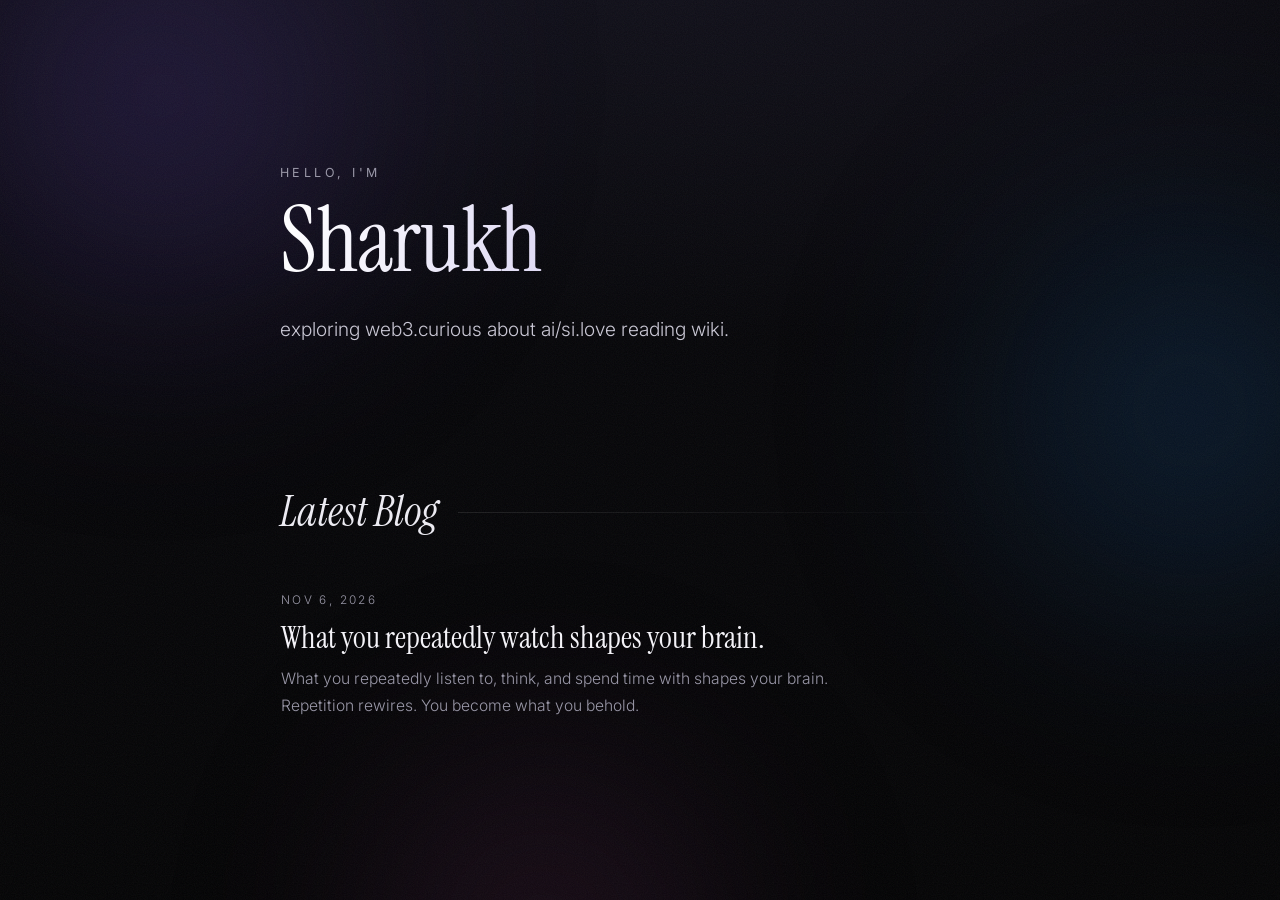
==== commit 6209ca99: "Remove the Dcoz name and use the new about line. The homepage name is Sharukh, and the about text is" ====
--- a/index.html
+++ b/index.html
@@ -4,7 +4,7 @@
   <meta charset="UTF-8">
   <meta name="viewport" content="width=device-width, initial-scale=1">
   <title>Sharukh — Writing</title>
-  <meta name="description" content="Personal blog and articles by Sharukh (Dcoz).">
+  <meta name="description" content="exploring web3.curious about ai/si.love reading wiki.">
   <meta name="theme-color" content="#050507">
   <link rel="preconnect" href="https://fonts.googleapis.com">
   <link rel="preconnect" href="https://fonts.gstatic.com" crossorigin>
@@ -37,12 +37,8 @@
          ========================================================= -->
     <section class="about">
       <p class="eyebrow reveal">Hello, I'm</p>
-      <h1 class="name reveal">Sharukh <em>— Dcoz</em></h1>
-      <p class="intro reveal">
-        I write about the things I'm learning, building and thinking about.
-        This is a quiet corner of the internet where I collect my notes,
-        essays and ideas — written slowly, shared openly. Thanks for stopping by.
-      </p>
+      <h1 class="name reveal">Sharukh</h1>
+      <p class="intro reveal">exploring web3.curious about ai/si.love reading wiki.</p>
     </section>
     <!-- ===================== END ABOUT ME ===================== -->
 
